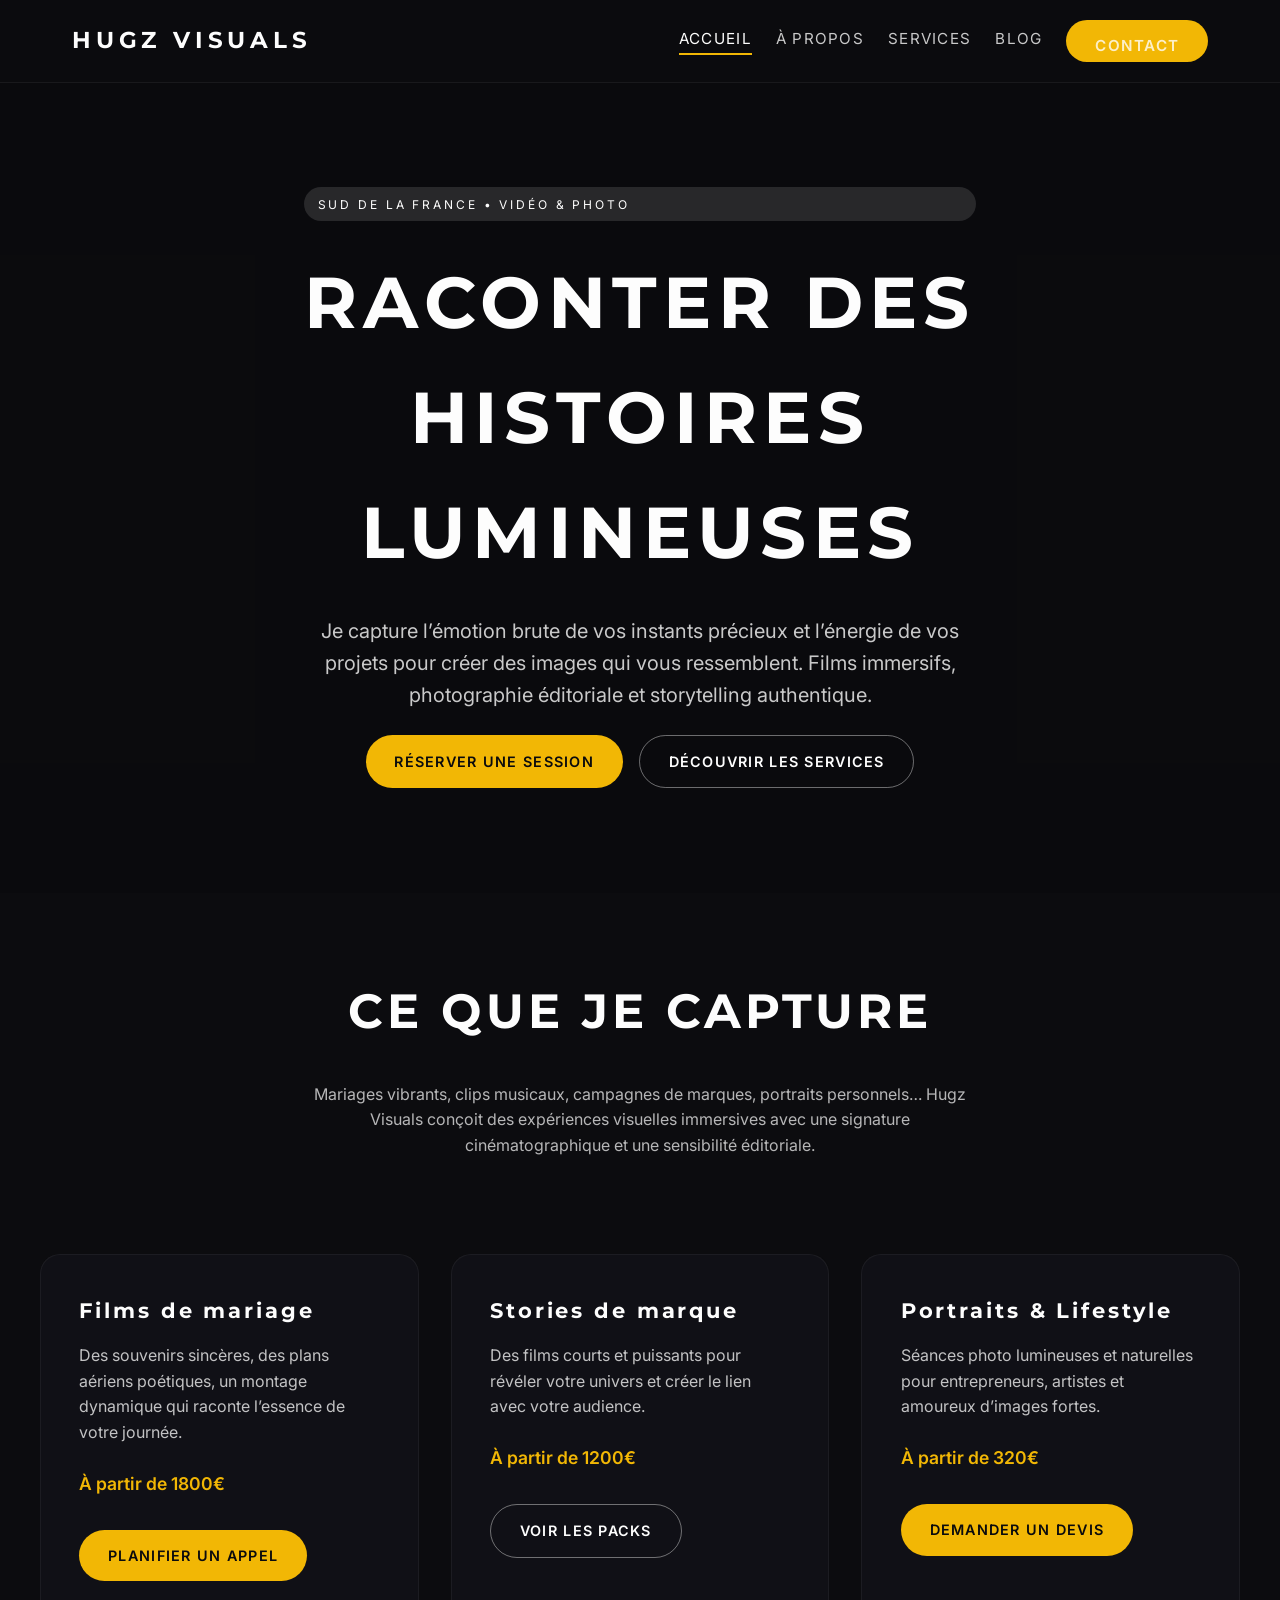
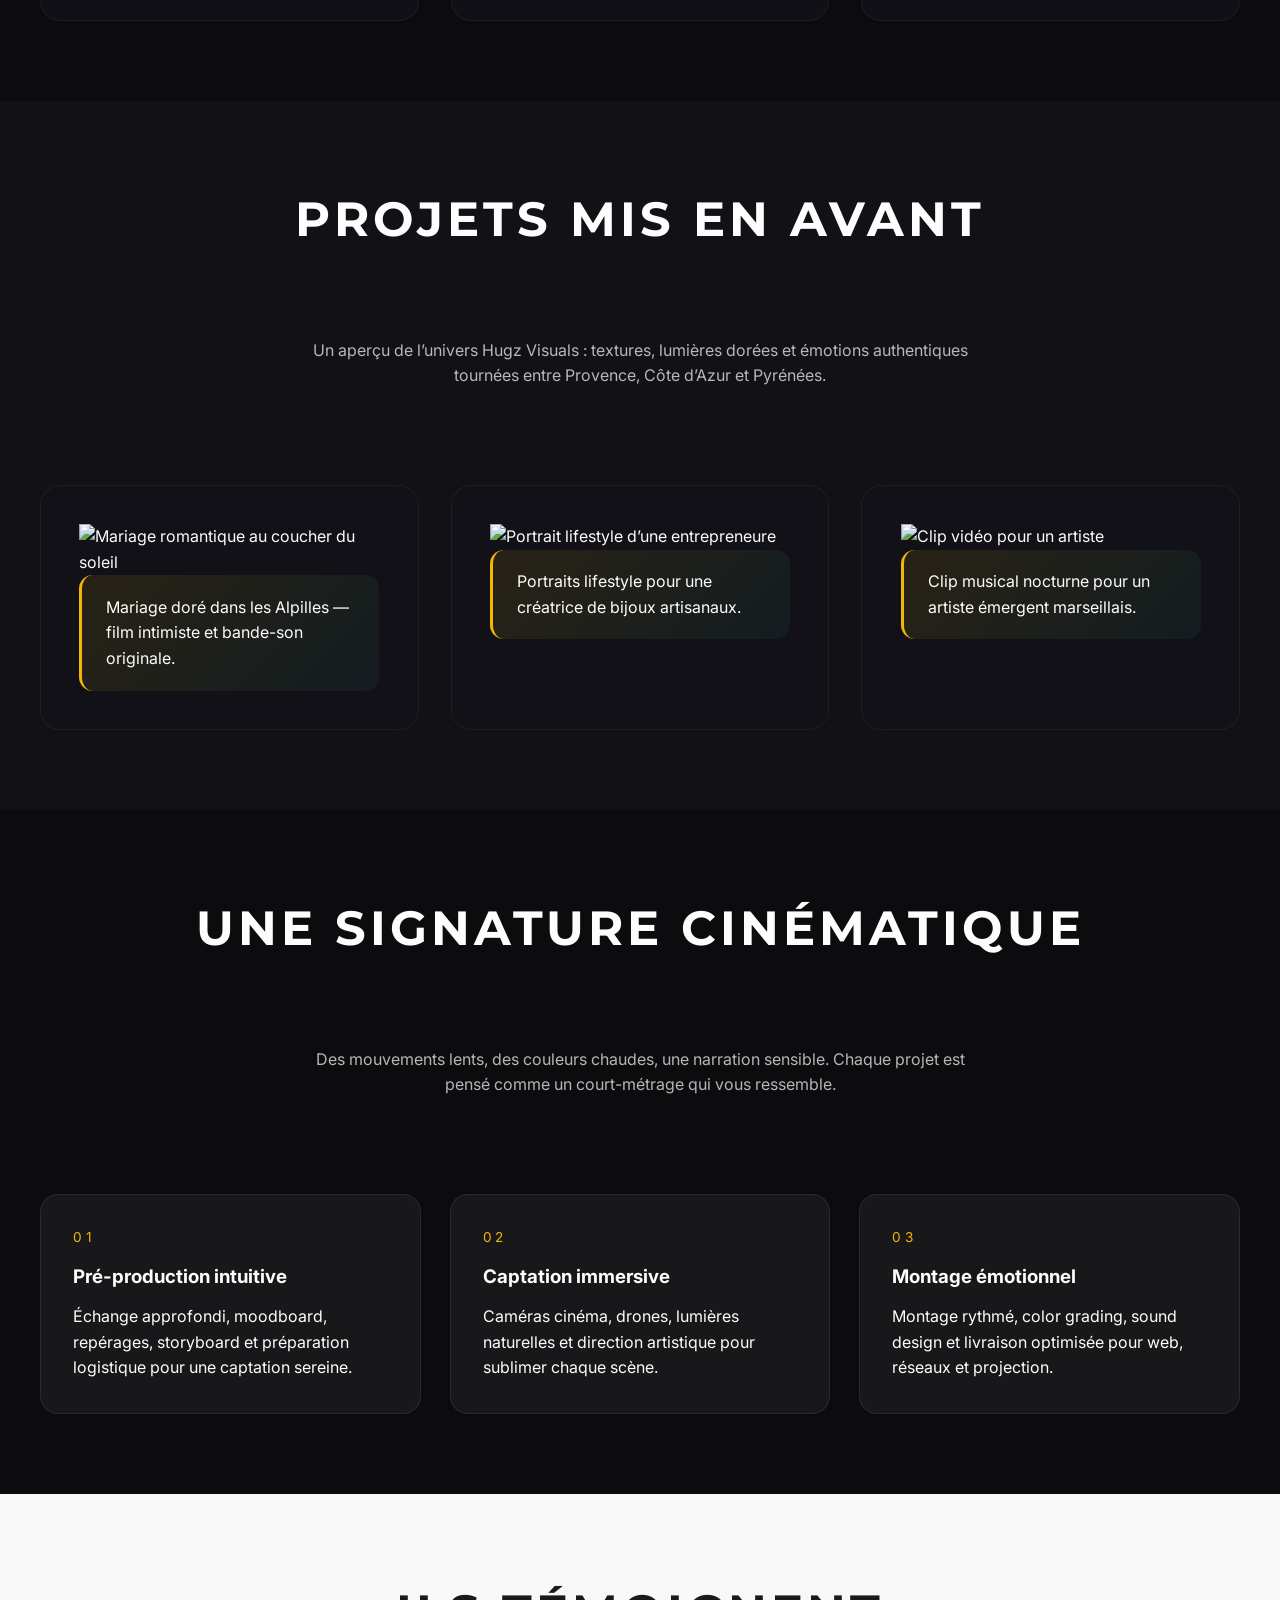
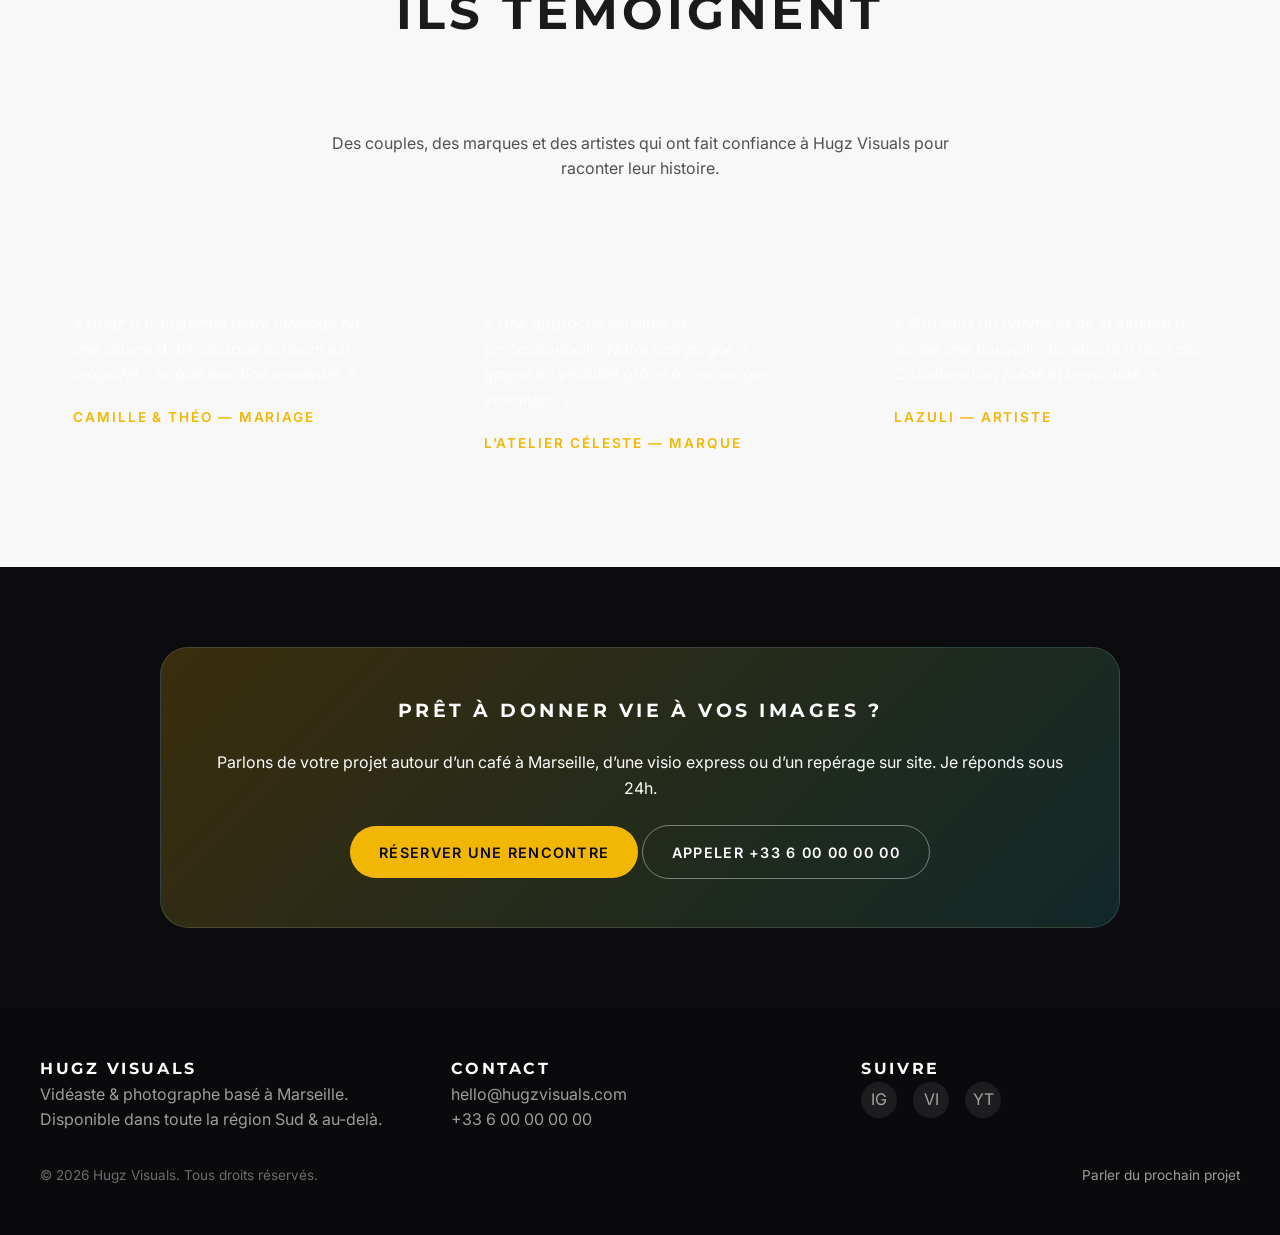
==== index.html @ 444f8a8d "Add Hugz Visuals marketing site" ====
<!DOCTYPE html>
<html lang="fr">
<head>
  <meta charset="UTF-8" />
  <meta name="viewport" content="width=device-width, initial-scale=1.0" />
  <title>Hugz Visuals — Réalisateur & Photographe dans le Sud de la France</title>
  <meta name="description" content="Hugz Visuals, vidéaste et photographe basé dans le sud de la France. Films de mariage, contenus de marques, clips musicaux et storytelling visuel captivant." />
  <link rel="preconnect" href="https://fonts.googleapis.com" />
  <link rel="preconnect" href="https://fonts.gstatic.com" crossorigin />
  <link href="https://fonts.googleapis.com/css2?family=Inter:wght@400;500;600;700&family=Montserrat:wght@600;700;800&display=swap" rel="stylesheet" />
  <link rel="stylesheet" href="css/style.css" />
</head>
<body>
  <header>
    <nav class="navbar">
      <a href="index.html" class="logo">Hugz Visuals</a>
      <button class="mobile-toggle" aria-label="Ouvrir le menu" aria-expanded="false">
        <span class="material-symbols-outlined">≡</span>
      </button>
      <div class="nav-links">
        <a href="index.html">Accueil</a>
        <a href="about.html">À propos</a>
        <a href="services.html">Services</a>
        <a href="blog.html">Blog</a>
        <a href="contact.html" class="btn">Contact</a>
      </div>
    </nav>
  </header>
  <main>
    <section class="hero">
      <video src="https://cdn.coverr.co/videos/coverr-couple-exploring-the-coast-2753/1080p.mp4" autoplay muted loop playsinline preload="metadata"></video>
      <div class="hero-content">
        <span class="badge">Sud de la France • Vidéo & Photo</span>
        <h1>Raconter des histoires lumineuses</h1>
        <p>Je capture l’émotion brute de vos instants précieux et l’énergie de vos projets pour créer des images qui vous ressemblent. Films immersifs, photographie éditoriale et storytelling authentique.</p>
        <div class="btn-group">
          <a href="contact.html" class="btn">Réserver une session</a>
          <a href="services.html" class="btn secondary">Découvrir les services</a>
        </div>
      </div>
    </section>

    <section class="section" id="highlights">
      <div class="main-wrapper">
        <div class="split-section fade-in">
          <div>
            <h2>Ce que je capture</h2>
            <p class="section-intro">Mariages vibrants, clips musicaux, campagnes de marques, portraits personnels… Hugz Visuals conçoit des expériences visuelles immersives avec une signature cinématographique et une sensibilité éditoriale.</p>
          </div>
        </div>
        <div class="grid grid-3">
          <article class="card fade-in">
            <h3>Films de mariage</h3>
            <p>Des souvenirs sincères, des plans aériens poétiques, un montage dynamique qui raconte l’essence de votre journée.</p>
            <span class="price">À partir de 1800€</span>
            <div class="cta-wrap">
              <a href="contact.html" class="btn">Planifier un appel</a>
            </div>
          </article>
          <article class="card fade-in">
            <h3>Stories de marque</h3>
            <p>Des films courts et puissants pour révéler votre univers et créer le lien avec votre audience.</p>
            <span class="price">À partir de 1200€</span>
            <div class="cta-wrap">
              <a href="services.html" class="btn secondary">Voir les packs</a>
            </div>
          </article>
          <article class="card fade-in">
            <h3>Portraits & Lifestyle</h3>
            <p>Séances photo lumineuses et naturelles pour entrepreneurs, artistes et amoureux d’images fortes.</p>
            <span class="price">À partir de 320€</span>
            <div class="cta-wrap">
              <a href="contact.html" class="btn">Demander un devis</a>
            </div>
          </article>
        </div>
      </div>
    </section>

    <section class="section alt" id="featured-work">
      <div class="main-wrapper">
        <h2>Projets mis en avant</h2>
        <p class="section-intro">Un aperçu de l’univers Hugz Visuals : textures, lumières dorées et émotions authentiques tournées entre Provence, Côte d’Azur et Pyrénées.</p>
        <div class="grid-3 grid">
          <figure class="card fade-in">
            <img data-src="https://images.unsplash.com/photo-1521310192548-4ac7951413f0?auto=format&fit=crop&w=1200&q=80" alt="Mariage romantique au coucher du soleil" class="lazy" loading="lazy" />
            <figcaption class="highlight">Mariage doré dans les Alpilles — film intimiste et bande-son originale.</figcaption>
          </figure>
          <figure class="card fade-in">
            <img data-src="https://images.unsplash.com/photo-1500530855697-b586d89ba3ee?auto=format&fit=crop&w=1200&q=80" alt="Portrait lifestyle d’une entrepreneure" class="lazy" loading="lazy" />
            <figcaption class="highlight">Portraits lifestyle pour une créatrice de bijoux artisanaux.</figcaption>
          </figure>
          <figure class="card fade-in">
            <img data-src="https://images.unsplash.com/photo-1469474968028-56623f02e42e?auto=format&fit=crop&w=1200&q=80" alt="Clip vidéo pour un artiste" class="lazy" loading="lazy" />
            <figcaption class="highlight">Clip musical nocturne pour un artiste émergent marseillais.</figcaption>
          </figure>
        </div>
      </div>
    </section>

    <section class="section" id="process">
      <div class="main-wrapper">
        <h2>Une signature cinématique</h2>
        <p class="section-intro">Des mouvements lents, des couleurs chaudes, une narration sensible. Chaque projet est pensé comme un court-métrage qui vous ressemble.</p>
        <div class="process-steps">
          <div class="process-step fade-in">
            <span>01</span>
            <h3>Pré-production intuitive</h3>
            <p>Échange approfondi, moodboard, repérages, storyboard et préparation logistique pour une captation sereine.</p>
          </div>
          <div class="process-step fade-in">
            <span>02</span>
            <h3>Captation immersive</h3>
            <p>Caméras cinéma, drones, lumières naturelles et direction artistique pour sublimer chaque scène.</p>
          </div>
          <div class="process-step fade-in">
            <span>03</span>
            <h3>Montage émotionnel</h3>
            <p>Montage rythmé, color grading, sound design et livraison optimisée pour web, réseaux et projection.</p>
          </div>
        </div>
      </div>
    </section>

    <section class="section light" id="testimonials">
      <div class="main-wrapper">
        <h2>Ils témoignent</h2>
        <p class="section-intro">Des couples, des marques et des artistes qui ont fait confiance à Hugz Visuals pour raconter leur histoire.</p>
        <div class="testimonials">
          <div class="testimonial reveal">
            <p>« Hugz a transformé notre mariage en une œuvre d’art. Chaque moment est magnifié, chaque émotion ressentie. »</p>
            <span>Camille & Théo — Mariage</span>
          </div>
          <div class="testimonial reveal">
            <p>« Une approche sensible et professionnelle. Notre campagne a gagné en visibilité grâce à ces images vibrantes. »</p>
            <span>L’Atelier Céleste — Marque</span>
          </div>
          <div class="testimonial reveal">
            <p>« Son sens du rythme et de la lumière a donné une nouvelle dimension à mon clip. Collaboration fluide et inspirante. »</p>
            <span>Lazuli — Artiste</span>
          </div>
        </div>
      </div>
    </section>

    <section class="section" id="cta">
      <div class="cta-banner fade-in">
        <h3>Prêt à donner vie à vos images ?</h3>
        <p>Parlons de votre projet autour d’un café à Marseille, d’une visio express ou d’un repérage sur site. Je réponds sous 24h.</p>
        <div class="btn-group">
          <a href="contact.html" class="btn">Réserver une rencontre</a>
          <a href="tel:+33600000000" class="btn secondary">Appeler +33 6 00 00 00 00</a>
        </div>
      </div>
    </section>
  </main>

  <footer class="footer">
    <div class="inner">
      <div class="footer-top">
        <div>
          <h4>Hugz Visuals</h4>
          <p>Vidéaste & photographe basé à Marseille. Disponible dans toute la région Sud & au-delà.</p>
        </div>
        <div>
          <h4>Contact</h4>
          <p><a href="mailto:hello@hugzvisuals.com">hello@hugzvisuals.com</a></p>
          <p><a href="tel:+33600000000">+33 6 00 00 00 00</a></p>
        </div>
        <div>
          <h4>Suivre</h4>
          <div class="social-links">
            <a href="#" aria-label="Instagram">IG</a>
            <a href="#" aria-label="Vimeo">VI</a>
            <a href="#" aria-label="YouTube">YT</a>
          </div>
        </div>
      </div>
      <div class="footer-bottom">
        <span>© <span id="year">2024</span> Hugz Visuals. Tous droits réservés.</span>
        <a href="mailto:hello@hugzvisuals.com">Parler du prochain projet</a>
      </div>
    </div>
  </footer>
  <script src="js/main.js" defer></script>
</body>
</html>
---- css/style.css ----
:root {
  --bg-dark: #0c0c0f;
  --bg-light: #f8f8f8;
  --accent: #f2b705;
  --accent-secondary: #2a9d8f;
  --text-primary: #fdfdfd;
  --text-secondary: rgba(255, 255, 255, 0.78);
  --text-dark: #1a1a1a;
  --font-display: 'Montserrat', 'Helvetica Neue', Arial, sans-serif;
  --font-body: 'Inter', 'Helvetica Neue', Arial, sans-serif;
  --max-width: 1200px;
  --transition-base: all 0.4s ease;
}

* {
  box-sizing: border-box;
  margin: 0;
  padding: 0;
}

body {
  font-family: var(--font-body);
  background-color: var(--bg-dark);
  color: var(--text-primary);
  line-height: 1.6;
  scroll-behavior: smooth;
}

img, video {
  max-width: 100%;
  height: auto;
  display: block;
}

a {
  color: inherit;
  text-decoration: none;
}

ul {
  list-style: none;
}

header {
  position: sticky;
  top: 0;
  z-index: 1000;
  background: rgba(12, 12, 15, 0.85);
  backdrop-filter: blur(12px);
  border-bottom: 1px solid rgba(255, 255, 255, 0.06);
}

.navbar {
  max-width: var(--max-width);
  margin: 0 auto;
  display: flex;
  align-items: center;
  justify-content: space-between;
  padding: 1.25rem 2rem;
}

.logo {
  font-family: var(--font-display);
  font-size: 1.45rem;
  letter-spacing: 0.3rem;
  text-transform: uppercase;
  font-weight: 700;
}

.nav-links {
  display: flex;
  gap: 1.5rem;
  align-items: center;
}

.nav-links a {
  font-size: 0.95rem;
  text-transform: uppercase;
  letter-spacing: 0.08rem;
  color: var(--text-secondary);
  position: relative;
  padding-bottom: 0.2rem;
  transition: var(--transition-base);
}

.nav-links a::after {
  content: "";
  position: absolute;
  left: 0;
  bottom: 0;
  width: 0;
  height: 2px;
  background: var(--accent);
  transition: var(--transition-base);
}

.nav-links a:hover,
.nav-links a.active {
  color: var(--text-primary);
}

.nav-links a:hover::after,
.nav-links a.active::after {
  width: 100%;
}

.btn {
  display: inline-flex;
  align-items: center;
  justify-content: center;
  padding: 0.9rem 1.8rem;
  border-radius: 999px;
  text-transform: uppercase;
  letter-spacing: 0.08rem;
  font-weight: 600;
  font-size: 0.9rem;
  background: var(--accent);
  color: #0b0b0d;
  border: none;
  cursor: pointer;
  transition: transform 0.3s ease, box-shadow 0.3s ease;
}

.btn.secondary {
  background: transparent;
  color: var(--text-primary);
  border: 1px solid rgba(255, 255, 255, 0.4);
}

.btn:hover {
  transform: translateY(-4px);
  box-shadow: 0 12px 30px rgba(242, 183, 5, 0.3);
}

.btn.secondary:hover {
  box-shadow: 0 10px 20px rgba(255, 255, 255, 0.15);
}

.hero {
  position: relative;
  min-height: 90vh;
  display: grid;
  place-items: center;
  text-align: center;
  overflow: hidden;
}

.hero video,
.hero::before {
  position: absolute;
  inset: 0;
  width: 100%;
  height: 100%;
  object-fit: cover;
}

.hero::before {
  content: "";
  background: rgba(10, 10, 12, 0.55);
  z-index: 1;
}

.hero-content {
  position: relative;
  z-index: 2;
  padding: 0 1.5rem;
  max-width: 720px;
  display: flex;
  flex-direction: column;
  gap: 1.5rem;
}

.hero h1 {
  font-family: var(--font-display);
  font-size: clamp(2.5rem, 6vw, 4.5rem);
  text-transform: uppercase;
  letter-spacing: 0.4rem;
}

.hero p {
  color: var(--text-secondary);
  font-size: clamp(1.05rem, 2vw, 1.25rem);
}

.section {
  padding: 5rem 1.5rem;
  background: linear-gradient(180deg, rgba(12, 12, 15, 0.98), rgba(12, 12, 15, 0.95));
}

.section.alt {
  background: #111116;
}

.section.light {
  background: var(--bg-light);
  color: var(--text-dark);
}

.section h2 {
  font-family: var(--font-display);
  font-size: clamp(2rem, 4vw, 3rem);
  text-transform: uppercase;
  letter-spacing: 0.25rem;
  margin-bottom: 2rem;
  text-align: center;
}

.section p.section-intro {
  max-width: 680px;
  margin: 0 auto 3rem;
  text-align: center;
  color: rgba(255, 255, 255, 0.7);
}

.section.light p.section-intro {
  color: rgba(17, 17, 17, 0.72);
}

.grid {
  display: grid;
  gap: 2rem;
}

.grid-2 {
  grid-template-columns: repeat(auto-fit, minmax(280px, 1fr));
}

.grid-3 {
  grid-template-columns: repeat(auto-fit, minmax(260px, 1fr));
}

.card {
  background: rgba(18, 18, 24, 0.85);
  border-radius: 20px;
  padding: 2.4rem;
  position: relative;
  overflow: hidden;
  transition: transform 0.4s ease, background 0.4s ease;
  backdrop-filter: blur(10px);
  border: 1px solid rgba(255, 255, 255, 0.05);
}

.section.light .card {
  background: rgba(255, 255, 255, 0.9);
  border: 1px solid rgba(0, 0, 0, 0.05);
}

.card:hover {
  transform: translateY(-10px);
  background: rgba(26, 26, 32, 0.95);
}

.section.light .card:hover {
  background: #ffffff;
}

.card h3 {
  font-family: var(--font-display);
  letter-spacing: 0.18rem;
  margin-bottom: 1rem;
  font-size: 1.3rem;
}

.card p {
  color: rgba(255, 255, 255, 0.75);
}

.section.light .card p {
  color: rgba(26, 26, 26, 0.75);
}

.card .price {
  display: block;
  margin: 1.5rem 0 1rem;
  font-size: 1.1rem;
  font-weight: 600;
  color: var(--accent);
}

.card .cta-wrap {
  margin-top: 2rem;
}

.about-wrapper {
  display: grid;
  grid-template-columns: repeat(auto-fit, minmax(280px, 1fr));
  gap: 2.5rem;
  align-items: center;
}

.about-wrapper .text {
  display: flex;
  flex-direction: column;
  gap: 1.5rem;
}

.about-wrapper .text h3 {
  font-size: 1rem;
  letter-spacing: 0.3rem;
  color: var(--accent);
  text-transform: uppercase;
}

.about-wrapper .text p {
  color: rgba(255, 255, 255, 0.75);
}

.about-wrapper .gallery {
  display: grid;
  grid-template-columns: repeat(2, 1fr);
  gap: 1rem;
}

.about-wrapper .gallery img {
  width: 100%;
  border-radius: 18px;
  object-fit: cover;
  height: 100%;
  filter: saturate(1.05);
}

.highlight {
  background: linear-gradient(135deg, rgba(242, 183, 5, 0.1), rgba(42, 157, 143, 0.08));
  border-left: 3px solid var(--accent);
  padding: 1.2rem 1.5rem;
  border-radius: 14px;
}

.blog-list {
  display: grid;
  grid-template-columns: repeat(auto-fit, minmax(300px, 1fr));
  gap: 2.5rem;
}

.blog-card {
  border-radius: 20px;
  overflow: hidden;
  background: rgba(255, 255, 255, 0.04);
  border: 1px solid rgba(255, 255, 255, 0.05);
  transition: var(--transition-base);
  display: flex;
  flex-direction: column;
}

.blog-card img {
  width: 100%;
  height: 240px;
  object-fit: cover;
}

.blog-card .content {
  padding: 1.8rem;
  display: flex;
  flex-direction: column;
  gap: 1rem;
  flex: 1;
}

.blog-card span.meta {
  font-size: 0.85rem;
  letter-spacing: 0.12rem;
  text-transform: uppercase;
  color: var(--accent);
}

.blog-card a.more {
  margin-top: auto;
  color: var(--accent-secondary);
  font-weight: 600;
  letter-spacing: 0.08rem;
  transition: color 0.3s ease;
}

.blog-card:hover {
  transform: translateY(-12px);
  background: rgba(255, 255, 255, 0.08);
}

.blog-card:hover a.more {
  color: var(--accent);
}

.blog-hero {
  background: url('assets/images/blog-hero.jpg') center/cover no-repeat;
  min-height: 50vh;
  position: relative;
  display: flex;
  align-items: center;
  justify-content: center;
  text-align: center;
}

.blog-hero::before {
  content: "";
  position: absolute;
  inset: 0;
  background: rgba(10, 10, 12, 0.7);
}

.blog-hero .hero-content {
  position: relative;
  z-index: 2;
}

.blog-hero h1 {
  font-size: clamp(2.5rem, 5vw, 4rem);
}

.article-wrapper {
  max-width: 820px;
  margin: 0 auto;
  background: rgba(255, 255, 255, 0.05);
  padding: 2.5rem;
  border-radius: 22px;
  border: 1px solid rgba(255, 255, 255, 0.08);
  backdrop-filter: blur(10px);
}

.article-wrapper h1 {
  font-family: var(--font-display);
  margin-bottom: 1rem;
}

.article-wrapper .meta {
  color: rgba(255, 255, 255, 0.6);
  font-size: 0.9rem;
  margin-bottom: 2rem;
}

.article-wrapper p {
  margin-bottom: 1.4rem;
  color: rgba(255, 255, 255, 0.78);
}

.services-grid {
  display: grid;
  grid-template-columns: repeat(auto-fit, minmax(280px, 1fr));
  gap: 2.5rem;
}

.service-card {
  position: relative;
  padding: 3rem 2.2rem;
  border-radius: 24px;
  overflow: hidden;
  background: radial-gradient(circle at top left, rgba(242, 183, 5, 0.12), rgba(12, 12, 15, 0.95));
  border: 1px solid rgba(255, 255, 255, 0.08);
  display: flex;
  flex-direction: column;
  gap: 1.5rem;
}

.service-card img {
  position: absolute;
  inset: 0;
  width: 100%;
  height: 100%;
  object-fit: cover;
  opacity: 0.18;
  z-index: 0;
}

.service-card .overlay {
  position: absolute;
  inset: 0;
  background: linear-gradient(180deg, rgba(12, 12, 15, 0.7), rgba(12, 12, 15, 0.95));
  z-index: 1;
}

.service-card .content {
  position: relative;
  z-index: 2;
}

.service-card h3 {
  font-size: 1.4rem;
}

.service-card ul {
  display: grid;
  gap: 0.6rem;
  color: rgba(255, 255, 255, 0.75);
}

.service-card .cta-wrap {
  margin-top: auto;
}

.testimonials {
  display: grid;
  grid-template-columns: repeat(auto-fit, minmax(320px, 1fr));
  gap: 2rem;
}

.testimonial {
  background: rgba(255, 255, 255, 0.05);
  border-radius: 20px;
  padding: 2rem;
  border: 1px solid rgba(255, 255, 255, 0.06);
  display: flex;
  flex-direction: column;
  gap: 1.2rem;
}

.testimonial p {
  font-style: italic;
  color: rgba(255, 255, 255, 0.75);
}

.testimonial span {
  font-weight: 600;
  letter-spacing: 0.12rem;
  text-transform: uppercase;
  color: var(--accent);
  font-size: 0.85rem;
}

.cta-banner {
  margin: 0 auto;
  max-width: 960px;
  padding: 3rem;
  border-radius: 28px;
  background: linear-gradient(135deg, rgba(242, 183, 5, 0.2), rgba(42, 157, 143, 0.2));
  text-align: center;
  display: flex;
  flex-direction: column;
  gap: 1.5rem;
  border: 1px solid rgba(255, 255, 255, 0.12);
}

.cta-banner h3 {
  font-family: var(--font-display);
  letter-spacing: 0.22rem;
  text-transform: uppercase;
}

.contact-wrapper {
  display: grid;
  grid-template-columns: repeat(auto-fit, minmax(300px, 1fr));
  gap: 2.5rem;
}

.contact-info {
  background: rgba(255, 255, 255, 0.05);
  padding: 2rem;
  border-radius: 20px;
  display: flex;
  flex-direction: column;
  gap: 1.5rem;
}

.contact-info h3 {
  font-family: var(--font-display);
  letter-spacing: 0.18rem;
  text-transform: uppercase;
}

.contact-info ul {
  display: grid;
  gap: 0.75rem;
  color: rgba(255, 255, 255, 0.7);
}

.contact-info a {
  color: var(--accent);
}

form {
  display: grid;
  gap: 1.5rem;
}

label {
  font-size: 0.85rem;
  letter-spacing: 0.1rem;
  text-transform: uppercase;
  color: rgba(255, 255, 255, 0.7);
}

input,
textarea {
  width: 100%;
  padding: 0.9rem 1rem;
  border-radius: 12px;
  border: 1px solid rgba(255, 255, 255, 0.12);
  background: rgba(255, 255, 255, 0.06);
  color: var(--text-primary);
  font-size: 1rem;
  transition: border 0.3s ease, box-shadow 0.3s ease;
}

input:focus,
textarea:focus {
  outline: none;
  border-color: var(--accent);
  box-shadow: 0 0 0 2px rgba(242, 183, 5, 0.2);
}

textarea {
  min-height: 180px;
  resize: vertical;
}

.footer {
  background: #0a0a0c;
  padding: 3rem 1.5rem;
}

.footer .inner {
  max-width: var(--max-width);
  margin: 0 auto;
  display: grid;
  gap: 2rem;
}

.footer-top {
  display: grid;
  grid-template-columns: repeat(auto-fit, minmax(220px, 1fr));
  gap: 2rem;
}

.footer h4 {
  font-family: var(--font-display);
  letter-spacing: 0.16rem;
  text-transform: uppercase;
}

.footer p,
.footer a {
  color: rgba(255, 255, 255, 0.6);
}

.footer-bottom {
  display: flex;
  flex-wrap: wrap;
  justify-content: space-between;
  align-items: center;
  gap: 1rem;
  font-size: 0.85rem;
  color: rgba(255, 255, 255, 0.4);
}

.social-links {
  display: flex;
  gap: 1rem;
}

.social-links a {
  display: inline-flex;
  width: 36px;
  height: 36px;
  align-items: center;
  justify-content: center;
  border-radius: 50%;
  background: rgba(255, 255, 255, 0.08);
  transition: var(--transition-base);
}

.social-links a:hover {
  background: var(--accent);
  color: #0b0b0d;
}

.mobile-toggle {
  display: none;
  width: 44px;
  height: 44px;
  border-radius: 50%;
  border: 1px solid rgba(255, 255, 255, 0.3);
  background: transparent;
  color: var(--text-primary);
  align-items: center;
  justify-content: center;
  cursor: pointer;
}

@media (max-width: 900px) {
  .nav-links {
    position: fixed;
    inset: 0 0 0 40%;
    background: rgba(10, 10, 12, 0.95);
    flex-direction: column;
    justify-content: center;
    gap: 2rem;
    transform: translateX(100%);
    transition: transform 0.4s ease;
  }

  .nav-links.open {
    transform: translateX(0);
  }

  .mobile-toggle {
    display: inline-flex;
  }
}

@media (max-width: 640px) {
  .navbar {
    padding: 1rem 1.2rem;
  }

  .hero {
    min-height: 80vh;
  }

  .section {
    padding: 4rem 1rem;
  }

  .card {
    padding: 2rem 1.6rem;
  }

  .service-card {
    padding: 2.5rem 1.6rem;
  }

  .cta-banner {
    padding: 2.5rem 1.8rem;
  }

  .footer-bottom {
    flex-direction: column;
    text-align: center;
  }
}

.fade-in {
  opacity: 0;
  transform: translateY(20px);
  transition: opacity 0.6s ease, transform 0.6s ease;
}

.fade-in.visible {
  opacity: 1;
  transform: translateY(0);
}

.reveal {
  opacity: 0;
  transform: translateY(40px);
  transition: opacity 0.6s ease, transform 0.6s ease;
}

.reveal.visible {
  opacity: 1;
  transform: translateY(0);
}

.hero .btn-group {
  display: flex;
  gap: 1rem;
  justify-content: center;
  flex-wrap: wrap;
}

.badge {
  display: inline-flex;
  align-items: center;
  gap: 0.4rem;
  font-size: 0.75rem;
  letter-spacing: 0.18rem;
  text-transform: uppercase;
  padding: 0.45rem 0.85rem;
  border-radius: 999px;
  background: rgba(255, 255, 255, 0.12);
}

.split-section {
  max-width: var(--max-width);
  margin: 0 auto;
  display: grid;
  gap: 2.5rem;
}

.split-section.large-gap {
  gap: 4rem;
}

.process-steps {
  display: grid;
  grid-template-columns: repeat(auto-fit, minmax(240px, 1fr));
  gap: 1.8rem;
}

.process-step {
  background: rgba(255, 255, 255, 0.05);
  padding: 2rem;
  border-radius: 18px;
  display: flex;
  flex-direction: column;
  gap: 0.8rem;
  border: 1px solid rgba(255, 255, 255, 0.08);
}

.process-step span {
  font-size: 0.85rem;
  letter-spacing: 0.24rem;
  text-transform: uppercase;
  color: var(--accent);
}

.map {
  border-radius: 20px;
  overflow: hidden;
  min-height: 280px;
  border: 1px solid rgba(255, 255, 255, 0.08);
}

.breadcrumbs {
  display: flex;
  align-items: center;
  gap: 0.5rem;
  color: rgba(255, 255, 255, 0.6);
  font-size: 0.85rem;
  text-transform: uppercase;
  letter-spacing: 0.16rem;
}

.breadcrumbs a {
  color: var(--accent-secondary);
}

.main-wrapper {
  max-width: var(--max-width);
  margin: 0 auto;
  display: grid;
  gap: 3rem;
}

.section.light .breadcrumbs {
  color: rgba(17, 17, 17, 0.6);
}

.section.light .breadcrumbs a {
  color: var(--accent-secondary);
}

.tablet-stacked {
  display: grid;
  gap: 2rem;
  grid-template-columns: repeat(auto-fit, minmax(320px, 1fr));
}

blockquote {
  border-left: 3px solid var(--accent);
  padding-left: 1.5rem;
  color: rgba(255, 255, 255, 0.7);
  font-style: italic;
}

.section.light blockquote {
  color: rgba(26, 26, 26, 0.7);
}

.gallery img.lazy {
  filter: blur(12px);
}

.sr-only {
  position: absolute;
  width: 1px;
  height: 1px;
  padding: 0;
  margin: -1px;
  overflow: hidden;
  clip: rect(0, 0, 0, 0);
  white-space: nowrap;
  border: 0;
}

main {
  overflow-x: hidden;
}
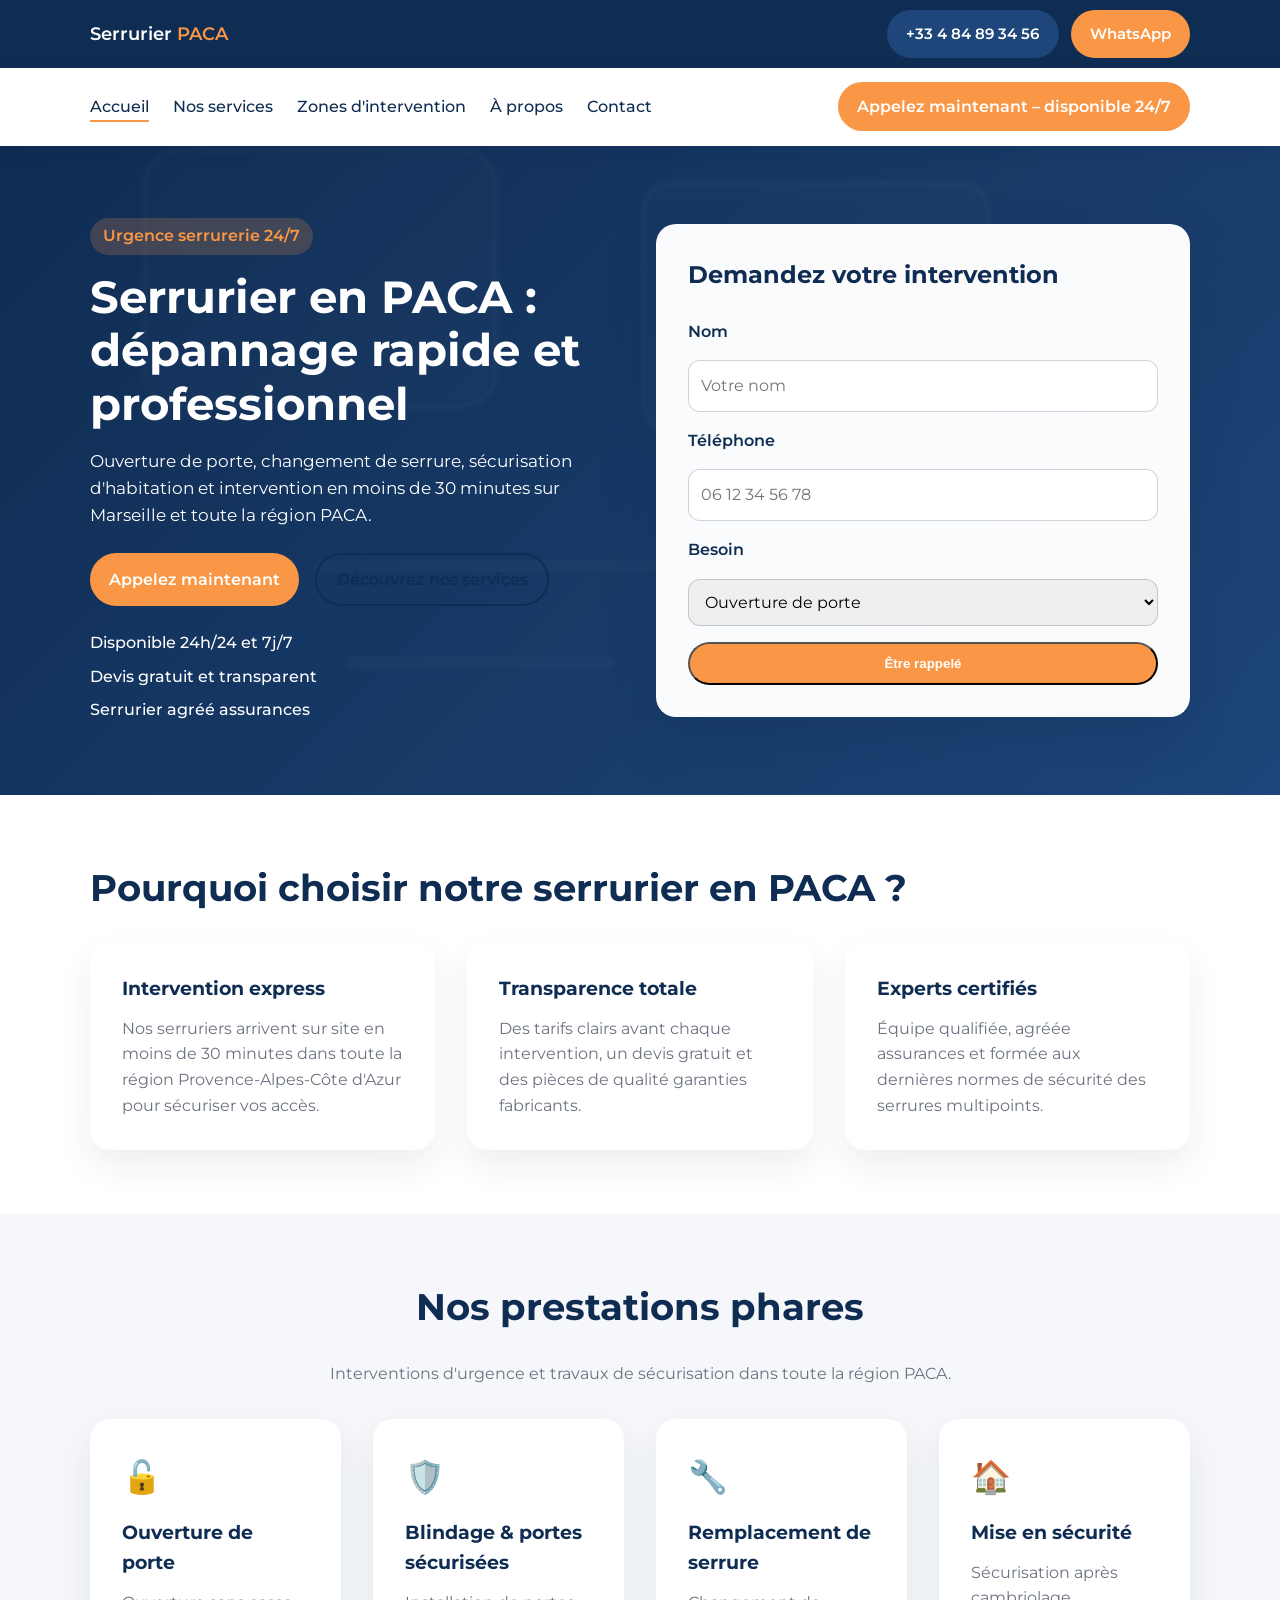
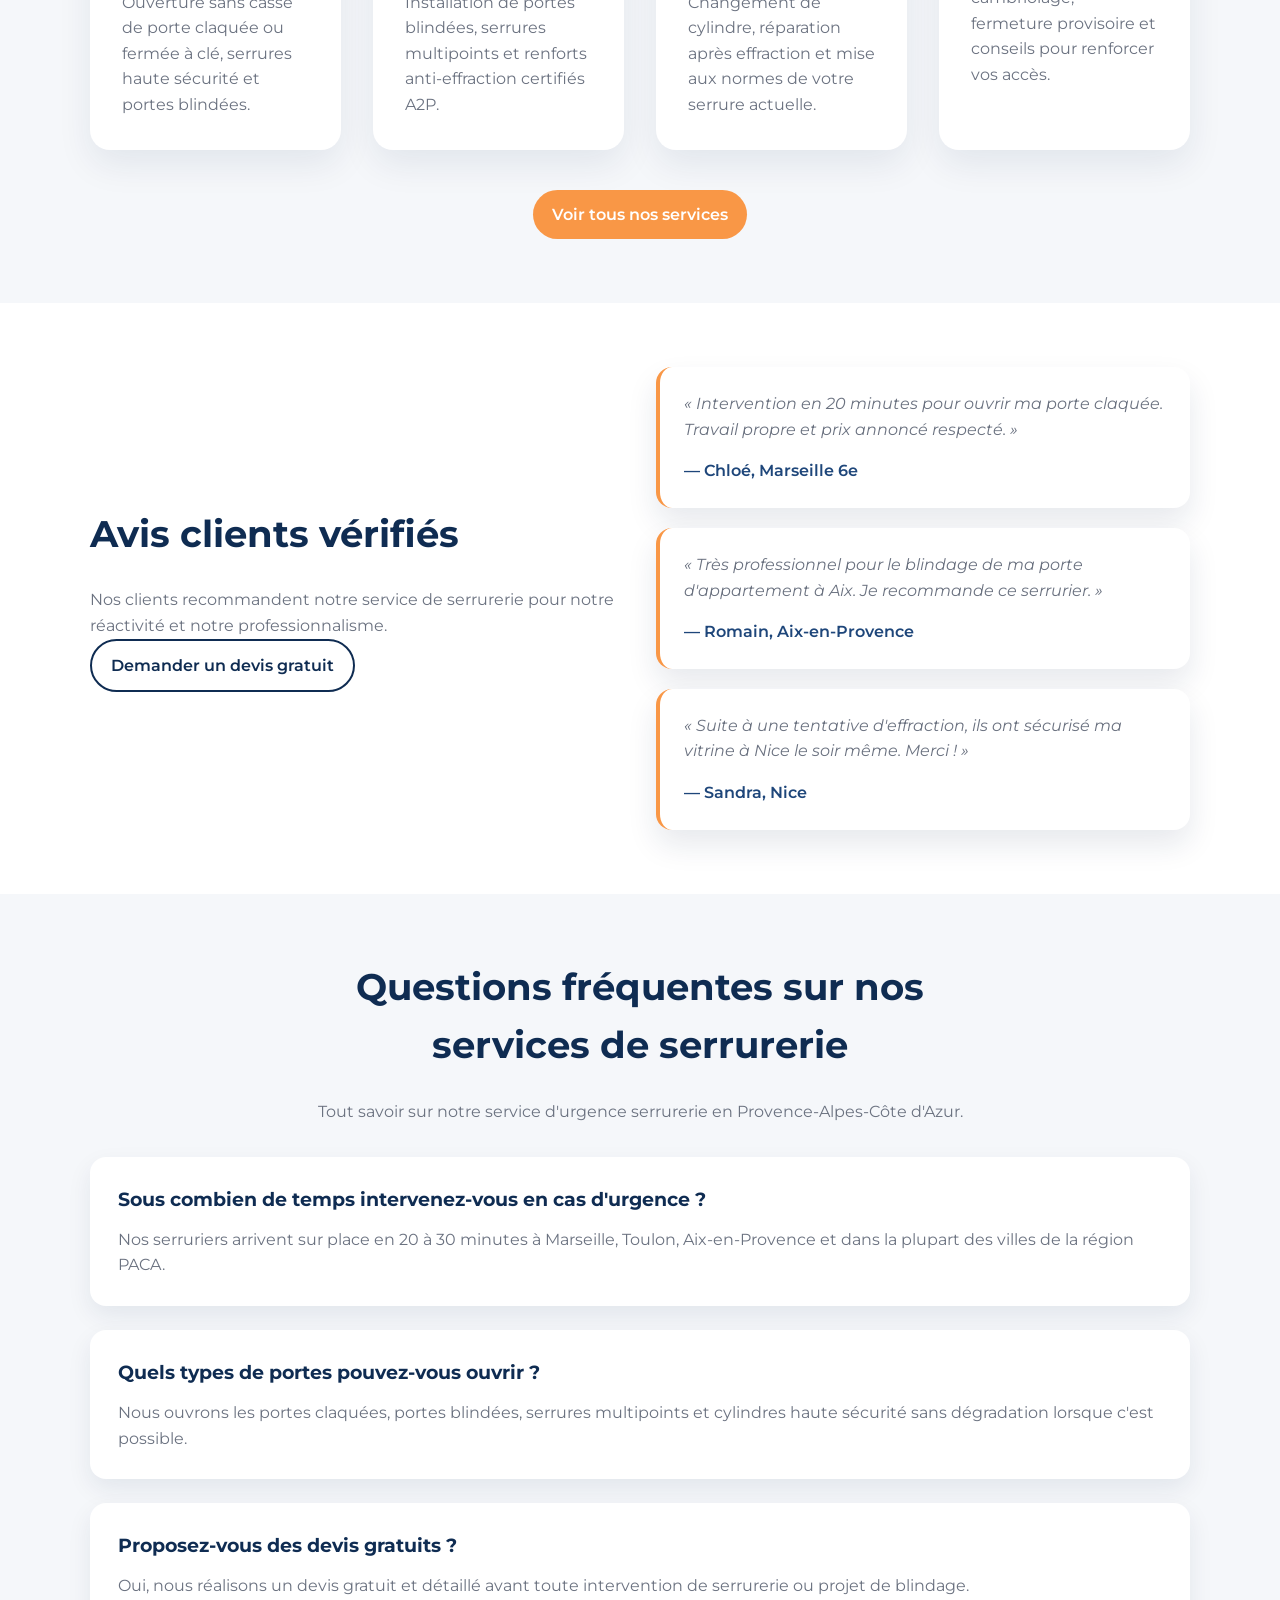
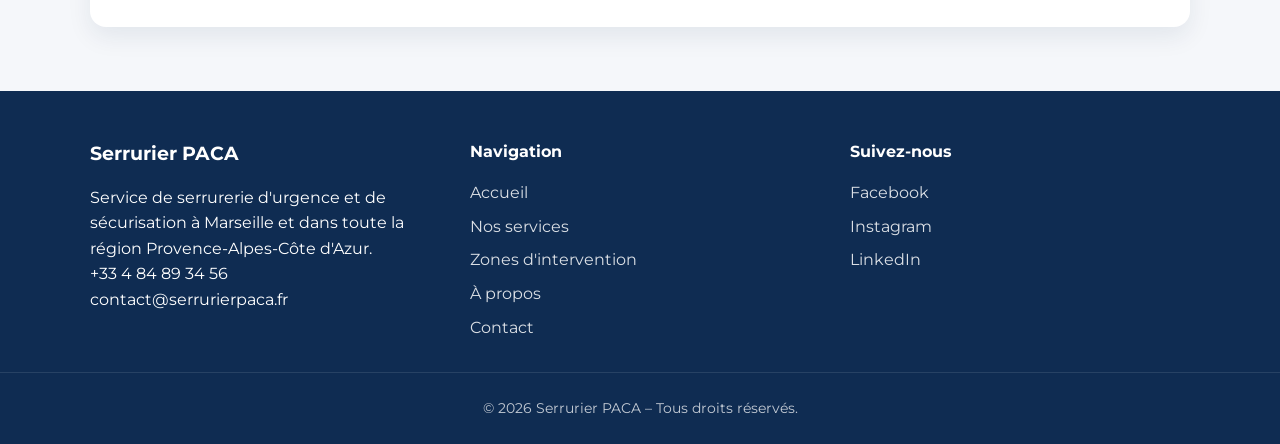
==== commit 0c2f0eba: "Create responsive locksmith landing site" ====
--- a/index.html
+++ b/index.html
@@ -3,185 +3,249 @@
 <head>
   <meta charset="UTF-8" />
   <meta name="viewport" content="width=device-width, initial-scale=1.0" />
-  <title>Hugz Visuals — Réalisateur & Photographe dans le Sud de la France</title>
-  <meta name="description" content="Hugz Visuals, vidéaste et photographe basé dans le sud de la France. Films de mariage, contenus de marques, clips musicaux et storytelling visuel captivant." />
+  <title>Serrurier PACA | Dépannage serrurerie 24/7 à Marseille et région</title>
+  <meta name="description" content="Serrurier PACA : dépannage serrurerie 24/7 à Marseille et en région PACA. Ouverture de porte, changement de serrure, blindage et devis gratuit." />
   <link rel="preconnect" href="https://fonts.googleapis.com" />
   <link rel="preconnect" href="https://fonts.gstatic.com" crossorigin />
-  <link href="https://fonts.googleapis.com/css2?family=Inter:wght@400;500;600;700&family=Montserrat:wght@600;700;800&display=swap" rel="stylesheet" />
+  <link href="https://fonts.googleapis.com/css2?family=Montserrat:wght@400;500;600;700&display=swap" rel="stylesheet" />
   <link rel="stylesheet" href="css/style.css" />
+  <script type="application/ld+json">
+  {
+    "@context": "https://schema.org",
+    "@type": "LocalBusiness",
+    "name": "Serrurier PACA",
+    "image": "https://serrurierpaca.fr/images/logo.png",
+    "telephone": "+33 4 84 89 34 56",
+    "areaServed": "Provence-Alpes-Côte d'Azur",
+    "address": {
+      "@type": "PostalAddress",
+      "addressLocality": "Marseille",
+      "addressRegion": "PACA",
+      "postalCode": "13001",
+      "addressCountry": "FR"
+    },
+    "openingHours": "Mo-Su 00:00-23:59",
+    "url": "https://serrurierpaca.fr"
+  }
+  </script>
 </head>
 <body>
-  <header>
-    <nav class="navbar">
-      <a href="index.html" class="logo">Hugz Visuals</a>
-      <button class="mobile-toggle" aria-label="Ouvrir le menu" aria-expanded="false">
-        <span class="material-symbols-outlined">≡</span>
-      </button>
-      <div class="nav-links">
-        <a href="index.html">Accueil</a>
-        <a href="about.html">À propos</a>
-        <a href="services.html">Services</a>
-        <a href="blog.html">Blog</a>
-        <a href="contact.html" class="btn">Contact</a>
-      </div>
-    </nav>
+  <header class="top-bar">
+    <div class="container flex between">
+      <div class="logo">Serrurier <span>PACA</span></div>
+      <div class="contact-bar">
+        <a class="cta cta--secondary" href="tel:+33484893456">+33 4 84 89 34 56</a>
+        <a class="cta" href="https://wa.me/33484893456" target="_blank" rel="noopener">WhatsApp</a>
+      </div>
+    </div>
   </header>
+
+  <nav class="navbar">
+    <div class="container flex between">
+      <button class="menu-toggle" aria-expanded="false" aria-controls="primary-menu">☰</button>
+      <ul id="primary-menu" class="nav-links">
+        <li><a href="index.html" class="active">Accueil</a></li>
+        <li><a href="services.html">Nos services</a></li>
+        <li><a href="zones.html">Zones d'intervention</a></li>
+        <li><a href="apropos.html">À propos</a></li>
+        <li><a href="contact.html">Contact</a></li>
+      </ul>
+      <a class="cta" href="tel:+33484893456">Appelez maintenant – disponible 24/7</a>
+    </div>
+  </nav>
+
   <main>
     <section class="hero">
-      <video src="https://cdn.coverr.co/videos/coverr-couple-exploring-the-coast-2753/1080p.mp4" autoplay muted loop playsinline preload="metadata"></video>
-      <div class="hero-content">
-        <span class="badge">Sud de la France • Vidéo & Photo</span>
-        <h1>Raconter des histoires lumineuses</h1>
-        <p>Je capture l’émotion brute de vos instants précieux et l’énergie de vos projets pour créer des images qui vous ressemblent. Films immersifs, photographie éditoriale et storytelling authentique.</p>
-        <div class="btn-group">
-          <a href="contact.html" class="btn">Réserver une session</a>
-          <a href="services.html" class="btn secondary">Découvrir les services</a>
-        </div>
-      </div>
-    </section>
-
-    <section class="section" id="highlights">
-      <div class="main-wrapper">
-        <div class="split-section fade-in">
-          <div>
-            <h2>Ce que je capture</h2>
-            <p class="section-intro">Mariages vibrants, clips musicaux, campagnes de marques, portraits personnels… Hugz Visuals conçoit des expériences visuelles immersives avec une signature cinématographique et une sensibilité éditoriale.</p>
+      <div class="container grid hero__grid">
+        <div>
+          <p class="badge">Urgence serrurerie 24/7</p>
+          <h1>Serrurier en PACA : dépannage rapide et professionnel</h1>
+          <p class="lead">Ouverture de porte, changement de serrure, sécurisation d'habitation et intervention en moins de 30 minutes sur Marseille et toute la région PACA.</p>
+          <div class="cta-group">
+            <a class="cta" href="tel:+33484893456">Appelez maintenant</a>
+            <a class="cta cta--ghost" href="services.html">Découvrez nos services</a>
           </div>
-        </div>
-        <div class="grid grid-3">
-          <article class="card fade-in">
-            <h3>Films de mariage</h3>
-            <p>Des souvenirs sincères, des plans aériens poétiques, un montage dynamique qui raconte l’essence de votre journée.</p>
-            <span class="price">À partir de 1800€</span>
-            <div class="cta-wrap">
-              <a href="contact.html" class="btn">Planifier un appel</a>
+          <ul class="reassurance">
+            <li>Disponible 24h/24 et 7j/7</li>
+            <li>Devis gratuit et transparent</li>
+            <li>Serrurier agréé assurances</li>
+          </ul>
+        </div>
+        <div class="hero__card">
+          <h2>Demandez votre intervention</h2>
+          <form class="hero__form" action="contact.html">
+            <label for="hero-name">Nom</label>
+            <input id="hero-name" type="text" name="name" placeholder="Votre nom" required />
+
+            <label for="hero-phone">Téléphone</label>
+            <input id="hero-phone" type="tel" name="phone" placeholder="06 12 34 56 78" required />
+
+            <label for="hero-service">Besoin</label>
+            <select id="hero-service" name="service">
+              <option>Ouverture de porte</option>
+              <option>Changement de serrure</option>
+              <option>Blindage de porte</option>
+              <option>Mise en sécurité après effraction</option>
+            </select>
+
+            <button type="submit" class="cta">Être rappelé</button>
+          </form>
+        </div>
+      </div>
+    </section>
+
+    <section class="section">
+      <div class="container">
+        <h2>Pourquoi choisir notre serrurier en PACA&nbsp;?</h2>
+        <div class="grid grid--3">
+          <article class="card">
+            <h3>Intervention express</h3>
+            <p>Nos serruriers arrivent sur site en moins de 30 minutes dans toute la région Provence-Alpes-Côte d'Azur pour sécuriser vos accès.</p>
+          </article>
+          <article class="card">
+            <h3>Transparence totale</h3>
+            <p>Des tarifs clairs avant chaque intervention, un devis gratuit et des pièces de qualité garanties fabricants.</p>
+          </article>
+          <article class="card">
+            <h3>Experts certifiés</h3>
+            <p>Équipe qualifiée, agréée assurances et formée aux dernières normes de sécurité des serrures multipoints.</p>
+          </article>
+        </div>
+      </div>
+    </section>
+
+    <section class="section section--alt">
+      <div class="container">
+        <div class="section-header">
+          <h2>Nos prestations phares</h2>
+          <p>Interventions d'urgence et travaux de sécurisation dans toute la région PACA.</p>
+        </div>
+        <div class="grid grid--4 services-grid">
+          <article class="service-card">
+            <div class="icon">🔓</div>
+            <h3>Ouverture de porte</h3>
+            <p>Ouverture sans casse de porte claquée ou fermée à clé, serrures haute sécurité et portes blindées.</p>
+          </article>
+          <article class="service-card">
+            <div class="icon">🛡️</div>
+            <h3>Blindage &amp; portes sécurisées</h3>
+            <p>Installation de portes blindées, serrures multipoints et renforts anti-effraction certifiés A2P.</p>
+          </article>
+          <article class="service-card">
+            <div class="icon">🔧</div>
+            <h3>Remplacement de serrure</h3>
+            <p>Changement de cylindre, réparation après effraction et mise aux normes de votre serrure actuelle.</p>
+          </article>
+          <article class="service-card">
+            <div class="icon">🏠</div>
+            <h3>Mise en sécurité</h3>
+            <p>Sécurisation après cambriolage, fermeture provisoire et conseils pour renforcer vos accès.</p>
+          </article>
+        </div>
+        <div class="cta-centered">
+          <a class="cta" href="services.html">Voir tous nos services</a>
+        </div>
+      </div>
+    </section>
+
+    <section class="section">
+      <div class="container grid testimonial-grid">
+        <div>
+          <h2>Avis clients vérifiés</h2>
+          <p>Nos clients recommandent notre service de serrurerie pour notre réactivité et notre professionnalisme.</p>
+          <a class="cta cta--ghost" href="contact.html#form">Demander un devis gratuit</a>
+        </div>
+        <div class="testimonials">
+          <blockquote>
+            <p>« Intervention en 20 minutes pour ouvrir ma porte claquée. Travail propre et prix annoncé respecté. »</p>
+            <cite>— Chloé, Marseille 6e</cite>
+          </blockquote>
+          <blockquote>
+            <p>« Très professionnel pour le blindage de ma porte d'appartement à Aix. Je recommande ce serrurier. »</p>
+            <cite>— Romain, Aix-en-Provence</cite>
+          </blockquote>
+          <blockquote>
+            <p>« Suite à une tentative d'effraction, ils ont sécurisé ma vitrine à Nice le soir même. Merci ! »</p>
+            <cite>— Sandra, Nice</cite>
+          </blockquote>
+        </div>
+      </div>
+    </section>
+
+    <section class="section section--alt">
+      <div class="container">
+        <div class="section-header">
+          <h2>Questions fréquentes sur nos services de serrurerie</h2>
+          <p>Tout savoir sur notre service d'urgence serrurerie en Provence-Alpes-Côte d'Azur.</p>
+        </div>
+        <div class="faq" itemscope itemtype="https://schema.org/FAQPage">
+          <article class="faq-item" itemprop="mainEntity" itemscope itemtype="https://schema.org/Question">
+            <h3 itemprop="name">Sous combien de temps intervenez-vous en cas d'urgence ?</h3>
+            <div class="faq-answer" itemprop="acceptedAnswer" itemscope itemtype="https://schema.org/Answer">
+              <p itemprop="text">Nos serruriers arrivent sur place en 20 à 30 minutes à Marseille, Toulon, Aix-en-Provence et dans la plupart des villes de la région PACA.</p>
             </div>
           </article>
-          <article class="card fade-in">
-            <h3>Stories de marque</h3>
-            <p>Des films courts et puissants pour révéler votre univers et créer le lien avec votre audience.</p>
-            <span class="price">À partir de 1200€</span>
-            <div class="cta-wrap">
-              <a href="services.html" class="btn secondary">Voir les packs</a>
+          <article class="faq-item" itemprop="mainEntity" itemscope itemtype="https://schema.org/Question">
+            <h3 itemprop="name">Quels types de portes pouvez-vous ouvrir ?</h3>
+            <div class="faq-answer" itemprop="acceptedAnswer" itemscope itemtype="https://schema.org/Answer">
+              <p itemprop="text">Nous ouvrons les portes claquées, portes blindées, serrures multipoints et cylindres haute sécurité sans dégradation lorsque c'est possible.</p>
             </div>
           </article>
-          <article class="card fade-in">
-            <h3>Portraits & Lifestyle</h3>
-            <p>Séances photo lumineuses et naturelles pour entrepreneurs, artistes et amoureux d’images fortes.</p>
-            <span class="price">À partir de 320€</span>
-            <div class="cta-wrap">
-              <a href="contact.html" class="btn">Demander un devis</a>
+          <article class="faq-item" itemprop="mainEntity" itemscope itemtype="https://schema.org/Question">
+            <h3 itemprop="name">Proposez-vous des devis gratuits ?</h3>
+            <div class="faq-answer" itemprop="acceptedAnswer" itemscope itemtype="https://schema.org/Answer">
+              <p itemprop="text">Oui, nous réalisons un devis gratuit et détaillé avant toute intervention de serrurerie ou projet de blindage.</p>
             </div>
           </article>
         </div>
       </div>
     </section>
-
-    <section class="section alt" id="featured-work">
-      <div class="main-wrapper">
-        <h2>Projets mis en avant</h2>
-        <p class="section-intro">Un aperçu de l’univers Hugz Visuals : textures, lumières dorées et émotions authentiques tournées entre Provence, Côte d’Azur et Pyrénées.</p>
-        <div class="grid-3 grid">
-          <figure class="card fade-in">
-            <img data-src="https://images.unsplash.com/photo-1521310192548-4ac7951413f0?auto=format&fit=crop&w=1200&q=80" alt="Mariage romantique au coucher du soleil" class="lazy" loading="lazy" />
-            <figcaption class="highlight">Mariage doré dans les Alpilles — film intimiste et bande-son originale.</figcaption>
-          </figure>
-          <figure class="card fade-in">
-            <img data-src="https://images.unsplash.com/photo-1500530855697-b586d89ba3ee?auto=format&fit=crop&w=1200&q=80" alt="Portrait lifestyle d’une entrepreneure" class="lazy" loading="lazy" />
-            <figcaption class="highlight">Portraits lifestyle pour une créatrice de bijoux artisanaux.</figcaption>
-          </figure>
-          <figure class="card fade-in">
-            <img data-src="https://images.unsplash.com/photo-1469474968028-56623f02e42e?auto=format&fit=crop&w=1200&q=80" alt="Clip vidéo pour un artiste" class="lazy" loading="lazy" />
-            <figcaption class="highlight">Clip musical nocturne pour un artiste émergent marseillais.</figcaption>
-          </figure>
-        </div>
-      </div>
-    </section>
-
-    <section class="section" id="process">
-      <div class="main-wrapper">
-        <h2>Une signature cinématique</h2>
-        <p class="section-intro">Des mouvements lents, des couleurs chaudes, une narration sensible. Chaque projet est pensé comme un court-métrage qui vous ressemble.</p>
-        <div class="process-steps">
-          <div class="process-step fade-in">
-            <span>01</span>
-            <h3>Pré-production intuitive</h3>
-            <p>Échange approfondi, moodboard, repérages, storyboard et préparation logistique pour une captation sereine.</p>
-          </div>
-          <div class="process-step fade-in">
-            <span>02</span>
-            <h3>Captation immersive</h3>
-            <p>Caméras cinéma, drones, lumières naturelles et direction artistique pour sublimer chaque scène.</p>
-          </div>
-          <div class="process-step fade-in">
-            <span>03</span>
-            <h3>Montage émotionnel</h3>
-            <p>Montage rythmé, color grading, sound design et livraison optimisée pour web, réseaux et projection.</p>
-          </div>
-        </div>
-      </div>
-    </section>
-
-    <section class="section light" id="testimonials">
-      <div class="main-wrapper">
-        <h2>Ils témoignent</h2>
-        <p class="section-intro">Des couples, des marques et des artistes qui ont fait confiance à Hugz Visuals pour raconter leur histoire.</p>
-        <div class="testimonials">
-          <div class="testimonial reveal">
-            <p>« Hugz a transformé notre mariage en une œuvre d’art. Chaque moment est magnifié, chaque émotion ressentie. »</p>
-            <span>Camille & Théo — Mariage</span>
-          </div>
-          <div class="testimonial reveal">
-            <p>« Une approche sensible et professionnelle. Notre campagne a gagné en visibilité grâce à ces images vibrantes. »</p>
-            <span>L’Atelier Céleste — Marque</span>
-          </div>
-          <div class="testimonial reveal">
-            <p>« Son sens du rythme et de la lumière a donné une nouvelle dimension à mon clip. Collaboration fluide et inspirante. »</p>
-            <span>Lazuli — Artiste</span>
-          </div>
-        </div>
-      </div>
-    </section>
-
-    <section class="section" id="cta">
-      <div class="cta-banner fade-in">
-        <h3>Prêt à donner vie à vos images ?</h3>
-        <p>Parlons de votre projet autour d’un café à Marseille, d’une visio express ou d’un repérage sur site. Je réponds sous 24h.</p>
-        <div class="btn-group">
-          <a href="contact.html" class="btn">Réserver une rencontre</a>
-          <a href="tel:+33600000000" class="btn secondary">Appeler +33 6 00 00 00 00</a>
-        </div>
-      </div>
-    </section>
   </main>
 
   <footer class="footer">
-    <div class="inner">
-      <div class="footer-top">
-        <div>
-          <h4>Hugz Visuals</h4>
-          <p>Vidéaste & photographe basé à Marseille. Disponible dans toute la région Sud & au-delà.</p>
-        </div>
-        <div>
-          <h4>Contact</h4>
-          <p><a href="mailto:hello@hugzvisuals.com">hello@hugzvisuals.com</a></p>
-          <p><a href="tel:+33600000000">+33 6 00 00 00 00</a></p>
-        </div>
-        <div>
-          <h4>Suivre</h4>
-          <div class="social-links">
-            <a href="#" aria-label="Instagram">IG</a>
-            <a href="#" aria-label="Vimeo">VI</a>
-            <a href="#" aria-label="YouTube">YT</a>
-          </div>
-        </div>
-      </div>
-      <div class="footer-bottom">
-        <span>© <span id="year">2024</span> Hugz Visuals. Tous droits réservés.</span>
-        <a href="mailto:hello@hugzvisuals.com">Parler du prochain projet</a>
-      </div>
+    <div class="container grid footer-grid">
+      <div>
+        <h3>Serrurier PACA</h3>
+        <p>Service de serrurerie d'urgence et de sécurisation à Marseille et dans toute la région Provence-Alpes-Côte d'Azur.</p>
+        <p class="footer-contact">
+          <a href="tel:+33484893456">+33 4 84 89 34 56</a><br />
+          <a href="mailto:contact@serrurierpaca.fr">contact@serrurierpaca.fr</a>
+        </p>
+      </div>
+      <div>
+        <h4>Navigation</h4>
+        <ul class="footer-links">
+          <li><a href="index.html">Accueil</a></li>
+          <li><a href="services.html">Nos services</a></li>
+          <li><a href="zones.html">Zones d'intervention</a></li>
+          <li><a href="apropos.html">À propos</a></li>
+          <li><a href="contact.html">Contact</a></li>
+        </ul>
+      </div>
+      <div>
+        <h4>Suivez-nous</h4>
+        <ul class="footer-links">
+          <li><a href="https://www.facebook.com" target="_blank" rel="noopener">Facebook</a></li>
+          <li><a href="https://www.instagram.com" target="_blank" rel="noopener">Instagram</a></li>
+          <li><a href="https://www.linkedin.com" target="_blank" rel="noopener">LinkedIn</a></li>
+        </ul>
+      </div>
+    </div>
+    <div class="footer-bottom">
+      <p>&copy; <span id="current-year"></span> Serrurier PACA – Tous droits réservés.</p>
     </div>
   </footer>
-  <script src="js/main.js" defer></script>
+
+  <script>
+    const menuToggle = document.querySelector('.menu-toggle');
+    const navLinks = document.querySelector('#primary-menu');
+    menuToggle.addEventListener('click', () => {
+      const expanded = menuToggle.getAttribute('aria-expanded') === 'true';
+      menuToggle.setAttribute('aria-expanded', !expanded);
+      navLinks.classList.toggle('nav-links--open');
+    });
+
+    document.getElementById('current-year').textContent = new Date().getFullYear();
+  </script>
 </body>
 </html>
--- a/css/style.css
+++ b/css/style.css
@@ -1,15 +1,12 @@
 :root {
-  --bg-dark: #0c0c0f;
-  --bg-light: #f8f8f8;
-  --accent: #f2b705;
-  --accent-secondary: #2a9d8f;
-  --text-primary: #fdfdfd;
-  --text-secondary: rgba(255, 255, 255, 0.78);
-  --text-dark: #1a1a1a;
-  --font-display: 'Montserrat', 'Helvetica Neue', Arial, sans-serif;
-  --font-body: 'Inter', 'Helvetica Neue', Arial, sans-serif;
-  --max-width: 1200px;
-  --transition-base: all 0.4s ease;
+  --primary: #0f2c52;
+  --secondary: #1e467a;
+  --accent: #f99746;
+  --light: #f5f7fa;
+  --text: #1a1d23;
+  --muted: #6b7280;
+  --white: #ffffff;
+  font-size: 16px;
 }
 
 * {
@@ -19,17 +16,10 @@
 }
 
 body {
-  font-family: var(--font-body);
-  background-color: var(--bg-dark);
-  color: var(--text-primary);
+  font-family: 'Montserrat', sans-serif;
+  color: var(--text);
+  background-color: var(--white);
   line-height: 1.6;
-  scroll-behavior: smooth;
-}
-
-img, video {
-  max-width: 100%;
-  height: auto;
-  display: block;
 }
 
 a {
@@ -37,840 +27,529 @@
   text-decoration: none;
 }
 
-ul {
-  list-style: none;
-}
-
-header {
+a:hover,
+a:focus {
+  text-decoration: underline;
+}
+
+img {
+  max-width: 100%;
+  display: block;
+}
+
+.container {
+  width: min(1100px, 92vw);
+  margin: 0 auto;
+}
+
+.flex {
+  display: flex;
+  align-items: center;
+}
+
+.flex.between {
+  justify-content: space-between;
+}
+
+.grid {
+  display: grid;
+  gap: 2rem;
+}
+
+.grid--3 {
+  grid-template-columns: repeat(auto-fit, minmax(220px, 1fr));
+}
+
+.grid--4 {
+  grid-template-columns: repeat(auto-fit, minmax(200px, 1fr));
+}
+
+.top-bar {
+  background: var(--primary);
+  color: var(--white);
+  padding: 0.6rem 0;
+  font-size: 0.95rem;
+}
+
+.logo {
+  font-size: 1.1rem;
+  font-weight: 600;
+}
+
+.logo span {
+  color: var(--accent);
+}
+
+.contact-bar {
+  display: flex;
+  gap: 0.75rem;
+}
+
+.navbar {
+  background: var(--white);
+  box-shadow: 0 4px 15px rgba(15, 44, 82, 0.08);
   position: sticky;
   top: 0;
-  z-index: 1000;
-  background: rgba(12, 12, 15, 0.85);
-  backdrop-filter: blur(12px);
-  border-bottom: 1px solid rgba(255, 255, 255, 0.06);
-}
-
-.navbar {
-  max-width: var(--max-width);
-  margin: 0 auto;
-  display: flex;
-  align-items: center;
-  justify-content: space-between;
-  padding: 1.25rem 2rem;
-}
-
-.logo {
-  font-family: var(--font-display);
-  font-size: 1.45rem;
-  letter-spacing: 0.3rem;
-  text-transform: uppercase;
-  font-weight: 700;
+  z-index: 10;
+}
+
+.navbar .container {
+  padding: 0.9rem 0;
+  gap: 1rem;
+}
+
+.menu-toggle {
+  display: none;
+  background: transparent;
+  border: none;
+  font-size: 1.8rem;
+  color: var(--primary);
 }
 
 .nav-links {
+  list-style: none;
   display: flex;
   gap: 1.5rem;
-  align-items: center;
+  font-weight: 500;
 }
 
 .nav-links a {
-  font-size: 0.95rem;
-  text-transform: uppercase;
-  letter-spacing: 0.08rem;
-  color: var(--text-secondary);
-  position: relative;
-  padding-bottom: 0.2rem;
-  transition: var(--transition-base);
-}
-
-.nav-links a::after {
-  content: "";
-  position: absolute;
-  left: 0;
-  bottom: 0;
-  width: 0;
-  height: 2px;
-  background: var(--accent);
-  transition: var(--transition-base);
+  color: var(--primary);
+  padding-bottom: 0.25rem;
+  border-bottom: 2px solid transparent;
+  transition: border-color 0.2s ease;
 }
 
 .nav-links a:hover,
 .nav-links a.active {
-  color: var(--text-primary);
-}
-
-.nav-links a:hover::after,
-.nav-links a.active::after {
-  width: 100%;
-}
-
-.btn {
+  border-color: var(--accent);
+}
+
+.cta {
+  background: var(--accent);
+  color: var(--white);
+  padding: 0.75rem 1.2rem;
+  border-radius: 999px;
+  font-weight: 600;
+  transition: transform 0.2s ease, box-shadow 0.2s ease;
   display: inline-flex;
   align-items: center;
   justify-content: center;
-  padding: 0.9rem 1.8rem;
+}
+
+.cta:hover,
+.cta:focus {
+  text-decoration: none;
+  transform: translateY(-1px);
+  box-shadow: 0 10px 25px rgba(249, 151, 70, 0.3);
+}
+
+.cta--secondary {
+  background: var(--secondary);
+}
+
+.cta--ghost {
+  background: transparent;
+  color: var(--primary);
+  border: 2px solid var(--primary);
+}
+
+.hero {
+  background: linear-gradient(135deg, rgba(15, 44, 82, 0.92), rgba(30, 70, 122, 0.85)), url('../images/serrurier.svg') center/cover no-repeat;
+  color: var(--white);
+  padding: 4.5rem 0;
+}
+
+.hero__grid {
+  align-items: center;
+  grid-template-columns: repeat(auto-fit, minmax(280px, 1fr));
+}
+
+.badge {
+  display: inline-block;
+  background: rgba(249, 151, 70, 0.2);
+  color: var(--accent);
+  padding: 0.35rem 0.8rem;
   border-radius: 999px;
-  text-transform: uppercase;
-  letter-spacing: 0.08rem;
   font-weight: 600;
+  margin-bottom: 1rem;
+}
+
+.hero h1 {
+  font-size: clamp(2rem, 5vw, 2.8rem);
+  line-height: 1.2;
+  margin-bottom: 1rem;
+}
+
+.lead {
+  font-size: 1.05rem;
+  margin-bottom: 1.5rem;
+}
+
+.cta-group {
+  display: flex;
+  gap: 1rem;
+  margin-bottom: 1.5rem;
+  flex-wrap: wrap;
+}
+
+.reassurance {
+  list-style: none;
+  display: grid;
+  gap: 0.5rem;
+  font-weight: 500;
+}
+
+.hero__card {
+  background: rgba(255, 255, 255, 0.98);
+  color: var(--text);
+  border-radius: 20px;
+  padding: 2rem;
+  box-shadow: 0 25px 50px rgba(15, 44, 82, 0.25);
+}
+
+.hero__card h2 {
+  color: var(--primary);
+  margin-bottom: 1.5rem;
+}
+
+.hero__form {
+  display: grid;
+  gap: 1rem;
+}
+
+.hero__form label {
+  font-weight: 600;
+  color: var(--primary);
+}
+
+.hero__form input,
+.hero__form select,
+.form input,
+.form textarea {
+  padding: 0.75rem;
+  border-radius: 12px;
+  border: 1px solid rgba(15, 44, 82, 0.2);
+  font: inherit;
+  transition: border-color 0.2s ease, box-shadow 0.2s ease;
+}
+
+.hero__form input:focus,
+.hero__form select:focus,
+.form input:focus,
+.form textarea:focus {
+  outline: none;
+  border-color: var(--accent);
+  box-shadow: 0 0 0 3px rgba(249, 151, 70, 0.2);
+}
+
+.section {
+  padding: 4rem 0;
+}
+
+.section--alt {
+  background: var(--light);
+}
+
+.section-header {
+  text-align: center;
+  max-width: 650px;
+  margin: 0 auto 2rem;
+}
+
+.section h2 {
+  font-size: clamp(1.8rem, 4vw, 2.3rem);
+  color: var(--primary);
+  margin-bottom: 1.5rem;
+}
+
+.section p {
+  color: var(--muted);
+}
+
+.card,
+.service-card {
+  background: var(--white);
+  padding: 2rem;
+  border-radius: 20px;
+  box-shadow: 0 15px 35px rgba(15, 44, 82, 0.08);
+}
+
+.card h3,
+.service-card h3 {
+  color: var(--primary);
+  margin-bottom: 0.75rem;
+}
+
+.service-card .icon {
+  font-size: 2rem;
+  margin-bottom: 1rem;
+}
+
+.services-grid {
+  margin-top: 2rem;
+}
+
+.cta-centered {
+  text-align: center;
+  margin-top: 2.5rem;
+}
+
+.testimonial-grid {
+  grid-template-columns: repeat(auto-fit, minmax(260px, 1fr));
+  align-items: center;
+}
+
+.testimonials {
+  display: grid;
+  gap: 1.25rem;
+}
+
+blockquote {
+  background: var(--white);
+  padding: 1.5rem;
+  border-radius: 16px;
+  border-left: 4px solid var(--accent);
+  font-style: italic;
+  box-shadow: 0 15px 30px rgba(15, 44, 82, 0.1);
+}
+
+blockquote cite {
+  display: block;
+  margin-top: 1rem;
+  font-weight: 600;
+  font-style: normal;
+  color: var(--secondary);
+}
+
+.faq {
+  display: grid;
+  gap: 1.5rem;
+}
+
+.faq-item {
+  background: var(--white);
+  padding: 1.75rem;
+  border-radius: 16px;
+  box-shadow: 0 10px 25px rgba(15, 44, 82, 0.08);
+}
+
+.faq-item h3 {
+  color: var(--primary);
+  margin-bottom: 0.75rem;
+}
+
+.faq-answer p {
+  color: var(--muted);
+}
+
+.footer {
+  background: var(--primary);
+  color: var(--white);
+  padding-top: 3rem;
+}
+
+.footer-grid {
+  grid-template-columns: repeat(auto-fit, minmax(200px, 1fr));
+  gap: 2.5rem;
+}
+
+.footer h3,
+.footer h4 {
+  margin-bottom: 1rem;
+}
+
+.footer-links {
+  list-style: none;
+  display: grid;
+  gap: 0.5rem;
+}
+
+.footer-links a {
+  color: rgba(255, 255, 255, 0.85);
+}
+
+.footer-contact a {
+  color: var(--white);
+}
+
+.footer-bottom {
+  margin-top: 2rem;
+  padding: 1.5rem 0;
+  text-align: center;
+  border-top: 1px solid rgba(255, 255, 255, 0.1);
   font-size: 0.9rem;
-  background: var(--accent);
-  color: #0b0b0d;
-  border: none;
-  cursor: pointer;
-  transition: transform 0.3s ease, box-shadow 0.3s ease;
-}
-
-.btn.secondary {
-  background: transparent;
-  color: var(--text-primary);
-  border: 1px solid rgba(255, 255, 255, 0.4);
-}
-
-.btn:hover {
-  transform: translateY(-4px);
-  box-shadow: 0 12px 30px rgba(242, 183, 5, 0.3);
-}
-
-.btn.secondary:hover {
-  box-shadow: 0 10px 20px rgba(255, 255, 255, 0.15);
-}
-
-.hero {
-  position: relative;
-  min-height: 90vh;
-  display: grid;
-  place-items: center;
+  color: rgba(255, 255, 255, 0.75);
+}
+
+@media (max-width: 900px) {
+  .navbar .container {
+    flex-wrap: wrap;
+  }
+
+  .nav-links {
+    display: none;
+    width: 100%;
+    flex-direction: column;
+    gap: 1rem;
+    padding-top: 1rem;
+  }
+
+  .nav-links--open {
+    display: flex;
+  }
+
+  .menu-toggle {
+    display: block;
+  }
+
+  .navbar .cta {
+    width: 100%;
+    justify-content: center;
+  }
+
+  .contact-bar {
+    display: none;
+  }
+}
+
+@media (max-width: 640px) {
+  .hero {
+    padding: 3.5rem 0;
+  }
+
+  .hero__card {
+    padding: 1.5rem;
+  }
+
+  .cta {
+    width: 100%;
+  }
+
+  .cta-group {
+    flex-direction: column;
+  }
+}
+
+.hero--inner {
+  color: var(--white);
+  background: linear-gradient(135deg, rgba(15, 44, 82, 0.95), rgba(30, 70, 122, 0.85));
+  padding: 3.5rem 0;
   text-align: center;
-  overflow: hidden;
-}
-
-.hero video,
-.hero::before {
-  position: absolute;
-  inset: 0;
-  width: 100%;
-  height: 100%;
-  object-fit: cover;
-}
-
-.hero::before {
-  content: "";
-  background: rgba(10, 10, 12, 0.55);
-  z-index: 1;
-}
-
-.hero-content {
-  position: relative;
-  z-index: 2;
-  padding: 0 1.5rem;
+}
+
+.hero--inner .badge {
+  background: rgba(249, 151, 70, 0.25);
+}
+
+.hero--inner .lead {
+  color: rgba(255, 255, 255, 0.85);
   max-width: 720px;
-  display: flex;
-  flex-direction: column;
-  gap: 1.5rem;
-}
-
-.hero h1 {
-  font-family: var(--font-display);
-  font-size: clamp(2.5rem, 6vw, 4.5rem);
-  text-transform: uppercase;
-  letter-spacing: 0.4rem;
-}
-
-.hero p {
-  color: var(--text-secondary);
-  font-size: clamp(1.05rem, 2vw, 1.25rem);
-}
-
-.section {
-  padding: 5rem 1.5rem;
-  background: linear-gradient(180deg, rgba(12, 12, 15, 0.98), rgba(12, 12, 15, 0.95));
-}
-
-.section.alt {
-  background: #111116;
-}
-
-.section.light {
-  background: var(--bg-light);
-  color: var(--text-dark);
-}
-
-.section h2 {
-  font-family: var(--font-display);
-  font-size: clamp(2rem, 4vw, 3rem);
-  text-transform: uppercase;
-  letter-spacing: 0.25rem;
-  margin-bottom: 2rem;
-  text-align: center;
-}
-
-.section p.section-intro {
-  max-width: 680px;
-  margin: 0 auto 3rem;
-  text-align: center;
-  color: rgba(255, 255, 255, 0.7);
-}
-
-.section.light p.section-intro {
-  color: rgba(17, 17, 17, 0.72);
-}
-
-.grid {
-  display: grid;
-  gap: 2rem;
-}
-
-.grid-2 {
+  margin: 0.75rem auto 0;
+}
+
+.map-grid {
   grid-template-columns: repeat(auto-fit, minmax(280px, 1fr));
-}
-
-.grid-3 {
-  grid-template-columns: repeat(auto-fit, minmax(260px, 1fr));
-}
-
-.card {
-  background: rgba(18, 18, 24, 0.85);
-  border-radius: 20px;
-  padding: 2.4rem;
-  position: relative;
-  overflow: hidden;
-  transition: transform 0.4s ease, background 0.4s ease;
-  backdrop-filter: blur(10px);
-  border: 1px solid rgba(255, 255, 255, 0.05);
-}
-
-.section.light .card {
-  background: rgba(255, 255, 255, 0.9);
-  border: 1px solid rgba(0, 0, 0, 0.05);
-}
-
-.card:hover {
-  transform: translateY(-10px);
-  background: rgba(26, 26, 32, 0.95);
-}
-
-.section.light .card:hover {
-  background: #ffffff;
-}
-
-.card h3 {
-  font-family: var(--font-display);
-  letter-spacing: 0.18rem;
-  margin-bottom: 1rem;
-  font-size: 1.3rem;
-}
-
-.card p {
-  color: rgba(255, 255, 255, 0.75);
-}
-
-.section.light .card p {
-  color: rgba(26, 26, 26, 0.75);
-}
-
-.card .price {
-  display: block;
-  margin: 1.5rem 0 1rem;
-  font-size: 1.1rem;
-  font-weight: 600;
-  color: var(--accent);
-}
-
-.card .cta-wrap {
-  margin-top: 2rem;
-}
-
-.about-wrapper {
-  display: grid;
-  grid-template-columns: repeat(auto-fit, minmax(280px, 1fr));
-  gap: 2.5rem;
   align-items: center;
 }
 
-.about-wrapper .text {
-  display: flex;
-  flex-direction: column;
-  gap: 1.5rem;
-}
-
-.about-wrapper .text h3 {
-  font-size: 1rem;
-  letter-spacing: 0.3rem;
-  color: var(--accent);
-  text-transform: uppercase;
-}
-
-.about-wrapper .text p {
-  color: rgba(255, 255, 255, 0.75);
-}
-
-.about-wrapper .gallery {
-  display: grid;
-  grid-template-columns: repeat(2, 1fr);
-  gap: 1rem;
-}
-
-.about-wrapper .gallery img {
-  width: 100%;
-  border-radius: 18px;
-  object-fit: cover;
-  height: 100%;
-  filter: saturate(1.05);
-}
-
-.highlight {
-  background: linear-gradient(135deg, rgba(242, 183, 5, 0.1), rgba(42, 157, 143, 0.08));
-  border-left: 3px solid var(--accent);
-  padding: 1.2rem 1.5rem;
-  border-radius: 14px;
-}
-
-.blog-list {
-  display: grid;
-  grid-template-columns: repeat(auto-fit, minmax(300px, 1fr));
-  gap: 2.5rem;
-}
-
-.blog-card {
+.map-wrapper {
   border-radius: 20px;
   overflow: hidden;
-  background: rgba(255, 255, 255, 0.04);
-  border: 1px solid rgba(255, 255, 255, 0.05);
-  transition: var(--transition-base);
+  box-shadow: 0 20px 40px rgba(15, 44, 82, 0.15);
+}
+
+.map-wrapper iframe {
+  display: block;
+}
+
+.contact-grid {
+  grid-template-columns: repeat(auto-fit, minmax(280px, 1fr));
+  align-items: start;
+}
+
+.contact-cards {
+  display: grid;
+  gap: 1rem;
+  margin: 1.5rem 0 2rem;
+}
+
+.contact-card {
   display: flex;
-  flex-direction: column;
-}
-
-.blog-card img {
-  width: 100%;
-  height: 240px;
-  object-fit: cover;
-}
-
-.blog-card .content {
-  padding: 1.8rem;
-  display: flex;
-  flex-direction: column;
   gap: 1rem;
-  flex: 1;
-}
-
-.blog-card span.meta {
-  font-size: 0.85rem;
-  letter-spacing: 0.12rem;
-  text-transform: uppercase;
-  color: var(--accent);
-}
-
-.blog-card a.more {
-  margin-top: auto;
-  color: var(--accent-secondary);
-  font-weight: 600;
-  letter-spacing: 0.08rem;
-  transition: color 0.3s ease;
-}
-
-.blog-card:hover {
-  transform: translateY(-12px);
-  background: rgba(255, 255, 255, 0.08);
-}
-
-.blog-card:hover a.more {
-  color: var(--accent);
-}
-
-.blog-hero {
-  background: url('assets/images/blog-hero.jpg') center/cover no-repeat;
-  min-height: 50vh;
-  position: relative;
-  display: flex;
   align-items: center;
-  justify-content: center;
-  text-align: center;
-}
-
-.blog-hero::before {
-  content: "";
-  position: absolute;
-  inset: 0;
-  background: rgba(10, 10, 12, 0.7);
-}
-
-.blog-hero .hero-content {
-  position: relative;
-  z-index: 2;
-}
-
-.blog-hero h1 {
-  font-size: clamp(2.5rem, 5vw, 4rem);
-}
-
-.article-wrapper {
-  max-width: 820px;
-  margin: 0 auto;
-  background: rgba(255, 255, 255, 0.05);
-  padding: 2.5rem;
-  border-radius: 22px;
-  border: 1px solid rgba(255, 255, 255, 0.08);
-  backdrop-filter: blur(10px);
-}
-
-.article-wrapper h1 {
-  font-family: var(--font-display);
-  margin-bottom: 1rem;
-}
-
-.article-wrapper .meta {
-  color: rgba(255, 255, 255, 0.6);
-  font-size: 0.9rem;
-  margin-bottom: 2rem;
-}
-
-.article-wrapper p {
-  margin-bottom: 1.4rem;
-  color: rgba(255, 255, 255, 0.78);
-}
-
-.services-grid {
-  display: grid;
-  grid-template-columns: repeat(auto-fit, minmax(280px, 1fr));
-  gap: 2.5rem;
-}
-
-.service-card {
-  position: relative;
-  padding: 3rem 2.2rem;
-  border-radius: 24px;
-  overflow: hidden;
-  background: radial-gradient(circle at top left, rgba(242, 183, 5, 0.12), rgba(12, 12, 15, 0.95));
-  border: 1px solid rgba(255, 255, 255, 0.08);
-  display: flex;
-  flex-direction: column;
-  gap: 1.5rem;
-}
-
-.service-card img {
-  position: absolute;
-  inset: 0;
-  width: 100%;
-  height: 100%;
-  object-fit: cover;
-  opacity: 0.18;
-  z-index: 0;
-}
-
-.service-card .overlay {
-  position: absolute;
-  inset: 0;
-  background: linear-gradient(180deg, rgba(12, 12, 15, 0.7), rgba(12, 12, 15, 0.95));
-  z-index: 1;
-}
-
-.service-card .content {
-  position: relative;
-  z-index: 2;
-}
-
-.service-card h3 {
-  font-size: 1.4rem;
-}
-
-.service-card ul {
-  display: grid;
-  gap: 0.6rem;
-  color: rgba(255, 255, 255, 0.75);
-}
-
-.service-card .cta-wrap {
-  margin-top: auto;
-}
-
-.testimonials {
-  display: grid;
-  grid-template-columns: repeat(auto-fit, minmax(320px, 1fr));
-  gap: 2rem;
-}
-
-.testimonial {
-  background: rgba(255, 255, 255, 0.05);
+  background: var(--white);
+  border-radius: 16px;
+  padding: 1rem 1.25rem;
+  box-shadow: 0 15px 30px rgba(15, 44, 82, 0.08);
+  transition: transform 0.2s ease;
+}
+
+.contact-card:hover,
+.contact-card:focus {
+  transform: translateY(-2px);
+  text-decoration: none;
+}
+
+.contact-card .icon {
+  font-size: 1.8rem;
+}
+
+.contact-card small {
+  display: block;
+  color: var(--muted);
+  margin-top: 0.25rem;
+}
+
+.form-card {
+  background: var(--white);
   border-radius: 20px;
   padding: 2rem;
-  border: 1px solid rgba(255, 255, 255, 0.06);
-  display: flex;
-  flex-direction: column;
-  gap: 1.2rem;
-}
-
-.testimonial p {
-  font-style: italic;
-  color: rgba(255, 255, 255, 0.75);
-}
-
-.testimonial span {
+  box-shadow: 0 20px 40px rgba(15, 44, 82, 0.12);
+}
+
+.form {
+  display: grid;
+  gap: 1rem;
+  margin-top: 1.5rem;
+}
+
+.form label {
   font-weight: 600;
-  letter-spacing: 0.12rem;
-  text-transform: uppercase;
-  color: var(--accent);
-  font-size: 0.85rem;
-}
-
-.cta-banner {
-  margin: 0 auto;
-  max-width: 960px;
-  padding: 3rem;
-  border-radius: 28px;
-  background: linear-gradient(135deg, rgba(242, 183, 5, 0.2), rgba(42, 157, 143, 0.2));
-  text-align: center;
-  display: flex;
-  flex-direction: column;
-  gap: 1.5rem;
-  border: 1px solid rgba(255, 255, 255, 0.12);
-}
-
-.cta-banner h3 {
-  font-family: var(--font-display);
-  letter-spacing: 0.22rem;
-  text-transform: uppercase;
-}
-
-.contact-wrapper {
-  display: grid;
-  grid-template-columns: repeat(auto-fit, minmax(300px, 1fr));
-  gap: 2.5rem;
-}
-
-.contact-info {
-  background: rgba(255, 255, 255, 0.05);
+  color: var(--primary);
+}
+
+.form textarea {
+  resize: vertical;
+}
+
+@media (max-width: 640px) {
+  .form-card {
+    padding: 1.5rem;
+  }
+}
+
+.about-grid,
+.team-grid {
+  grid-template-columns: repeat(auto-fit, minmax(280px, 1fr));
+  align-items: start;
+}
+
+.about-card {
+  background: var(--white);
+  border-radius: 20px;
   padding: 2rem;
-  border-radius: 20px;
-  display: flex;
-  flex-direction: column;
-  gap: 1.5rem;
-}
-
-.contact-info h3 {
-  font-family: var(--font-display);
-  letter-spacing: 0.18rem;
-  text-transform: uppercase;
-}
-
-.contact-info ul {
+  box-shadow: 0 20px 40px rgba(15, 44, 82, 0.1);
+}
+
+.about-stats {
+  list-style: none;
   display: grid;
   gap: 0.75rem;
-  color: rgba(255, 255, 255, 0.7);
-}
-
-.contact-info a {
-  color: var(--accent);
-}
-
-form {
-  display: grid;
-  gap: 1.5rem;
-}
-
-label {
-  font-size: 0.85rem;
-  letter-spacing: 0.1rem;
-  text-transform: uppercase;
-  color: rgba(255, 255, 255, 0.7);
-}
-
-input,
-textarea {
-  width: 100%;
-  padding: 0.9rem 1rem;
-  border-radius: 12px;
-  border: 1px solid rgba(255, 255, 255, 0.12);
-  background: rgba(255, 255, 255, 0.06);
-  color: var(--text-primary);
-  font-size: 1rem;
-  transition: border 0.3s ease, box-shadow 0.3s ease;
-}
-
-input:focus,
-textarea:focus {
-  outline: none;
-  border-color: var(--accent);
-  box-shadow: 0 0 0 2px rgba(242, 183, 5, 0.2);
-}
-
-textarea {
-  min-height: 180px;
-  resize: vertical;
-}
-
-.footer {
-  background: #0a0a0c;
-  padding: 3rem 1.5rem;
-}
-
-.footer .inner {
-  max-width: var(--max-width);
-  margin: 0 auto;
-  display: grid;
-  gap: 2rem;
-}
-
-.footer-top {
-  display: grid;
-  grid-template-columns: repeat(auto-fit, minmax(220px, 1fr));
-  gap: 2rem;
-}
-
-.footer h4 {
-  font-family: var(--font-display);
-  letter-spacing: 0.16rem;
-  text-transform: uppercase;
-}
-
-.footer p,
-.footer a {
-  color: rgba(255, 255, 255, 0.6);
-}
-
-.footer-bottom {
-  display: flex;
-  flex-wrap: wrap;
-  justify-content: space-between;
-  align-items: center;
-  gap: 1rem;
-  font-size: 0.85rem;
-  color: rgba(255, 255, 255, 0.4);
-}
-
-.social-links {
-  display: flex;
-  gap: 1rem;
-}
-
-.social-links a {
-  display: inline-flex;
-  width: 36px;
-  height: 36px;
-  align-items: center;
-  justify-content: center;
-  border-radius: 50%;
-  background: rgba(255, 255, 255, 0.08);
-  transition: var(--transition-base);
-}
-
-.social-links a:hover {
-  background: var(--accent);
-  color: #0b0b0d;
-}
-
-.mobile-toggle {
-  display: none;
-  width: 44px;
-  height: 44px;
-  border-radius: 50%;
-  border: 1px solid rgba(255, 255, 255, 0.3);
-  background: transparent;
-  color: var(--text-primary);
-  align-items: center;
-  justify-content: center;
-  cursor: pointer;
-}
-
-@media (max-width: 900px) {
-  .nav-links {
-    position: fixed;
-    inset: 0 0 0 40%;
-    background: rgba(10, 10, 12, 0.95);
-    flex-direction: column;
-    justify-content: center;
-    gap: 2rem;
-    transform: translateX(100%);
-    transition: transform 0.4s ease;
-  }
-
-  .nav-links.open {
-    transform: translateX(0);
-  }
-
-  .mobile-toggle {
-    display: inline-flex;
-  }
-}
-
-@media (max-width: 640px) {
-  .navbar {
-    padding: 1rem 1.2rem;
-  }
-
-  .hero {
-    min-height: 80vh;
-  }
-
-  .section {
-    padding: 4rem 1rem;
-  }
-
-  .card {
-    padding: 2rem 1.6rem;
-  }
-
-  .service-card {
-    padding: 2.5rem 1.6rem;
-  }
-
-  .cta-banner {
-    padding: 2.5rem 1.8rem;
-  }
-
-  .footer-bottom {
-    flex-direction: column;
-    text-align: center;
-  }
-}
-
-.fade-in {
-  opacity: 0;
-  transform: translateY(20px);
-  transition: opacity 0.6s ease, transform 0.6s ease;
-}
-
-.fade-in.visible {
-  opacity: 1;
-  transform: translateY(0);
-}
-
-.reveal {
-  opacity: 0;
-  transform: translateY(40px);
-  transition: opacity 0.6s ease, transform 0.6s ease;
-}
-
-.reveal.visible {
-  opacity: 1;
-  transform: translateY(0);
-}
-
-.hero .btn-group {
-  display: flex;
-  gap: 1rem;
-  justify-content: center;
-  flex-wrap: wrap;
-}
-
-.badge {
-  display: inline-flex;
-  align-items: center;
-  gap: 0.4rem;
-  font-size: 0.75rem;
-  letter-spacing: 0.18rem;
-  text-transform: uppercase;
-  padding: 0.45rem 0.85rem;
-  border-radius: 999px;
-  background: rgba(255, 255, 255, 0.12);
-}
-
-.split-section {
-  max-width: var(--max-width);
-  margin: 0 auto;
-  display: grid;
-  gap: 2.5rem;
-}
-
-.split-section.large-gap {
-  gap: 4rem;
-}
-
-.process-steps {
-  display: grid;
-  grid-template-columns: repeat(auto-fit, minmax(240px, 1fr));
-  gap: 1.8rem;
-}
-
-.process-step {
-  background: rgba(255, 255, 255, 0.05);
-  padding: 2rem;
-  border-radius: 18px;
-  display: flex;
-  flex-direction: column;
-  gap: 0.8rem;
-  border: 1px solid rgba(255, 255, 255, 0.08);
-}
-
-.process-step span {
-  font-size: 0.85rem;
-  letter-spacing: 0.24rem;
-  text-transform: uppercase;
-  color: var(--accent);
-}
-
-.map {
-  border-radius: 20px;
-  overflow: hidden;
-  min-height: 280px;
-  border: 1px solid rgba(255, 255, 255, 0.08);
-}
-
-.breadcrumbs {
-  display: flex;
-  align-items: center;
-  gap: 0.5rem;
-  color: rgba(255, 255, 255, 0.6);
-  font-size: 0.85rem;
-  text-transform: uppercase;
-  letter-spacing: 0.16rem;
-}
-
-.breadcrumbs a {
-  color: var(--accent-secondary);
-}
-
-.main-wrapper {
-  max-width: var(--max-width);
-  margin: 0 auto;
-  display: grid;
-  gap: 3rem;
-}
-
-.section.light .breadcrumbs {
-  color: rgba(17, 17, 17, 0.6);
-}
-
-.section.light .breadcrumbs a {
-  color: var(--accent-secondary);
-}
-
-.tablet-stacked {
-  display: grid;
-  gap: 2rem;
-  grid-template-columns: repeat(auto-fit, minmax(320px, 1fr));
-}
-
-blockquote {
-  border-left: 3px solid var(--accent);
-  padding-left: 1.5rem;
-  color: rgba(255, 255, 255, 0.7);
-  font-style: italic;
-}
-
-.section.light blockquote {
-  color: rgba(26, 26, 26, 0.7);
-}
-
-.gallery img.lazy {
-  filter: blur(12px);
-}
-
-.sr-only {
-  position: absolute;
-  width: 1px;
-  height: 1px;
-  padding: 0;
-  margin: -1px;
-  overflow: hidden;
-  clip: rect(0, 0, 0, 0);
-  white-space: nowrap;
-  border: 0;
-}
-
-main {
-  overflow-x: hidden;
-}
-
+  color: var(--muted);
+}
+
+.about-stats strong {
+  color: var(--primary);
+  font-size: 1.2rem;
+}
